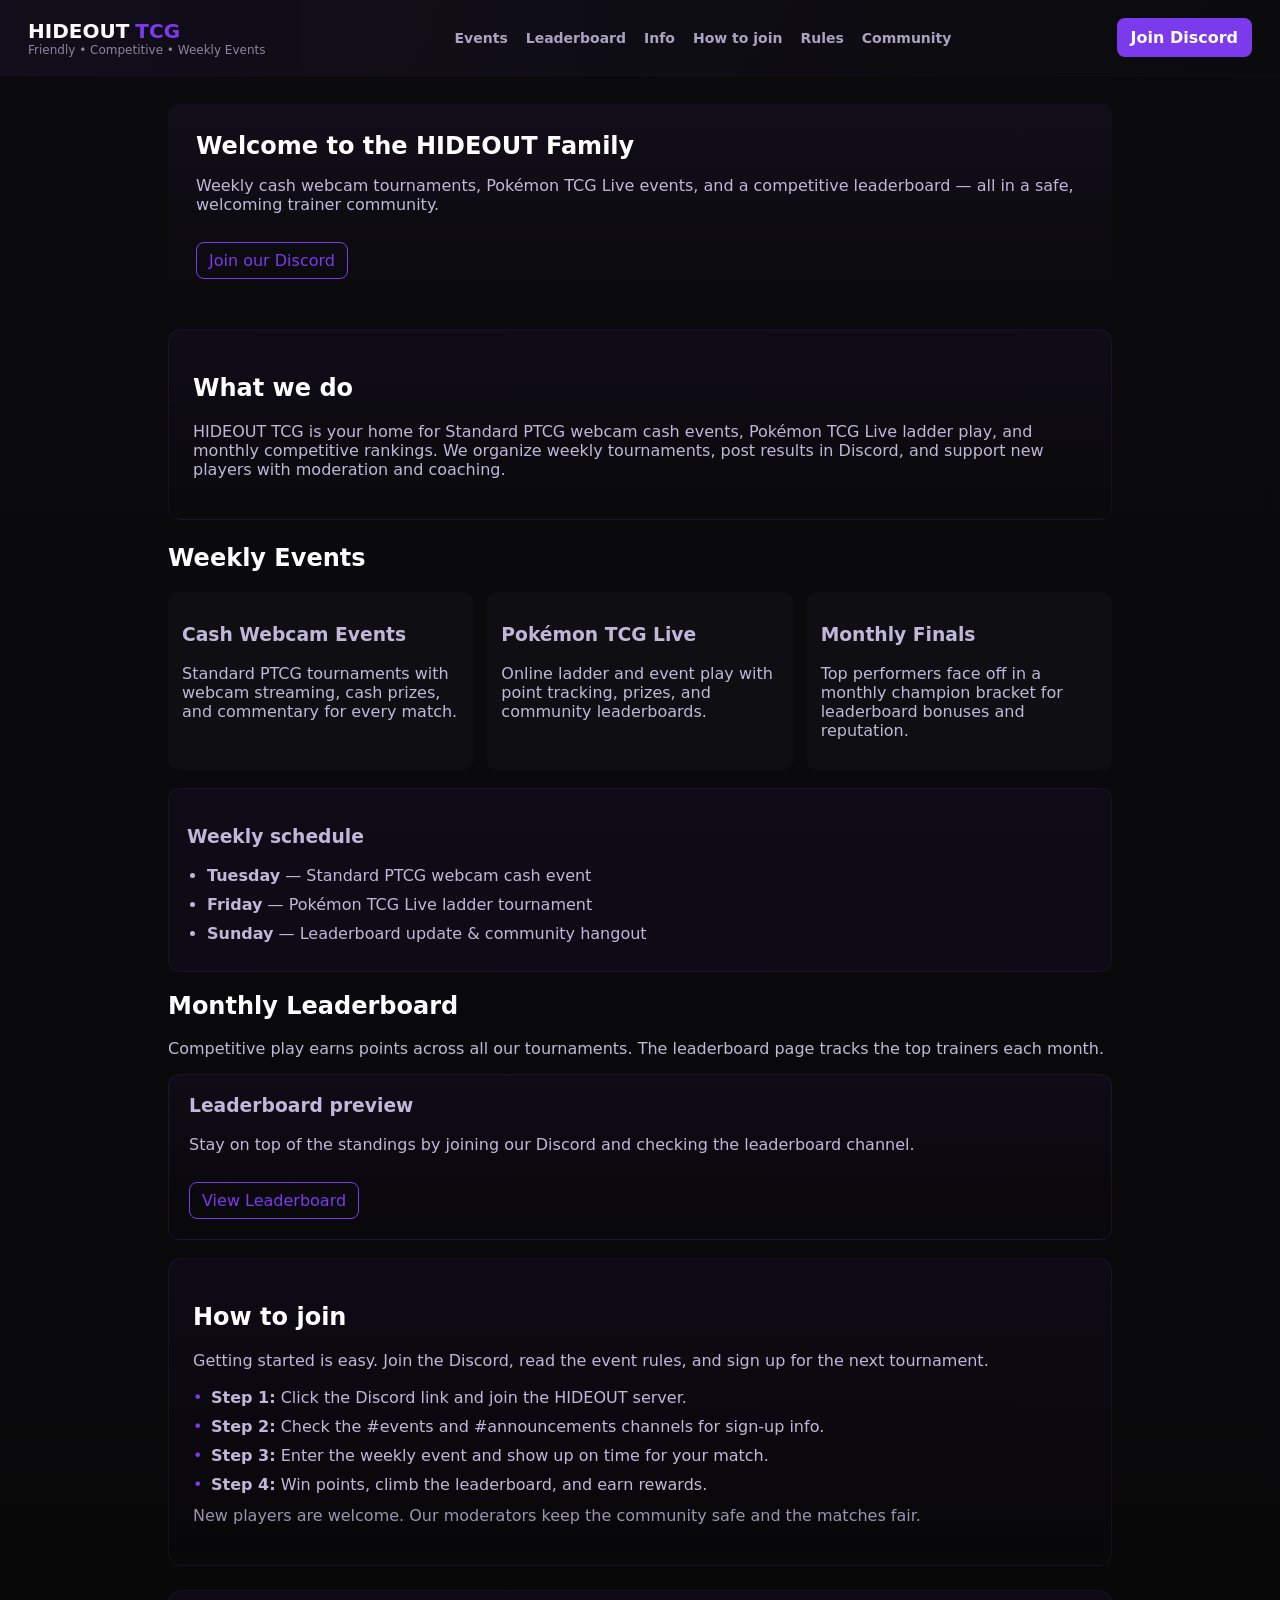
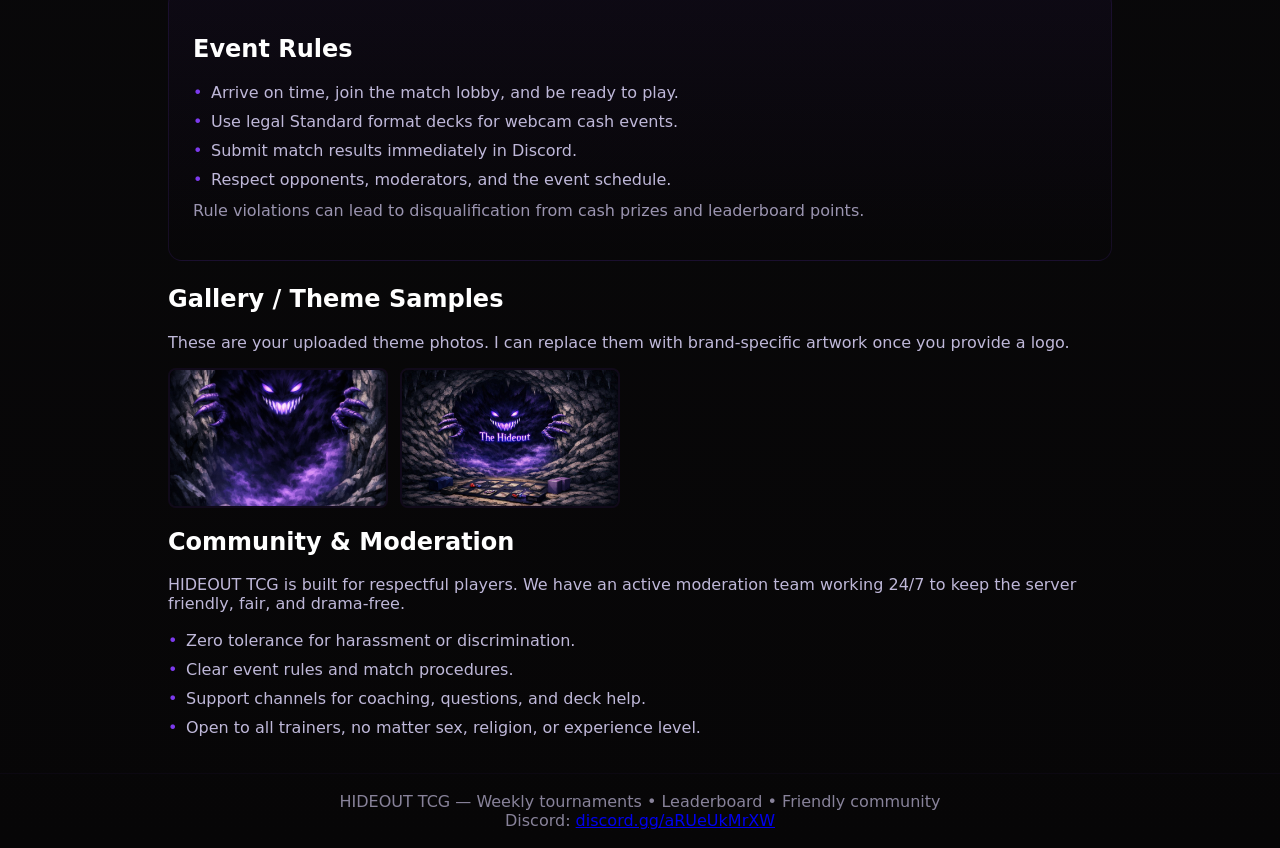
==== index.html @ 93a89f8c "Integrate uploaded photos into gallery and add informational content pages" ====
<!doctype html>
<html lang="en">
<head>
  <meta charset="utf-8" />
  <meta name="viewport" content="width=device-width,initial-scale=1" />
  <title>HIDEOUT TCG</title>
  <link rel="stylesheet" href="styles.css" />
  <meta name="description" content="HIDEOUT TCG — tournaments, weekly cash webcam events, leaderboard, and community." />
</head>
<body>
  <header class="site-header">
    <div class="brand">
      <div class="logo">HIDEOUT<span>TCG</span></div>
      <div class="tag">Friendly • Competitive • Weekly Events</div>
    </div>
    <nav class="site-nav">
      <a href="#events">Events</a>
      <a href="leaderboard.html">Leaderboard</a>
      <a href="info.html">Info</a>
      <a href="#join">How to join</a>
      <a href="#rules">Rules</a>
      <a href="#community">Community</a>
    </nav>
    <a class="discord-btn" href="https://discord.gg/aRUeUkMrXW" target="_blank" rel="noopener noreferrer">Join Discord</a>
  </header>

  <main class="container">
    <section class="hero">
      <h1>Welcome to the HIDEOUT Family</h1>
      <p>Weekly cash webcam tournaments, Pokémon TCG Live events, and a competitive leaderboard — all in a safe, welcoming trainer community.</p>
      <a class="cta" href="https://discord.gg/aRUeUkMrXW" target="_blank" rel="noopener noreferrer">Join our Discord</a>
    </section>

    <section id="about" class="feature-card">
      <h2>What we do</h2>
      <p>HIDEOUT TCG is your home for Standard PTCG webcam cash events, Pokémon TCG Live ladder play, and monthly competitive rankings. We organize weekly tournaments, post results in Discord, and support new players with moderation and coaching.</p>
    </section>

    <section id="events">
      <h2>Weekly Events</h2>
      <div class="cards">
        <div class="card">
          <h3>Cash Webcam Events</h3>
          <p>Standard PTCG tournaments with webcam streaming, cash prizes, and commentary for every match.</p>
        </div>
        <div class="card">
          <h3>Pokémon TCG Live</h3>
          <p>Online ladder and event play with point tracking, prizes, and community leaderboards.</p>
        </div>
        <div class="card">
          <h3>Monthly Finals</h3>
          <p>Top performers face off in a monthly champion bracket for leaderboard bonuses and reputation.</p>
        </div>
      </div>
      <div class="schedule">
        <h3>Weekly schedule</h3>
        <ul>
          <li><strong>Tuesday</strong> — Standard PTCG webcam cash event</li>
          <li><strong>Friday</strong> — Pokémon TCG Live ladder tournament</li>
          <li><strong>Sunday</strong> — Leaderboard update & community hangout</li>
        </ul>
      </div>
    </section>

    <section id="leaderboard">
      <h2>Monthly Leaderboard</h2>
      <p>Competitive play earns points across all our tournaments. The leaderboard page tracks the top trainers each month.</p>
      <div class="leaderboard-card">
        <h3>Leaderboard preview</h3>
        <p>Stay on top of the standings by joining our Discord and checking the leaderboard channel.</p>
        <a class="cta" href="leaderboard.html">View Leaderboard</a>
      </div>
    </section>

    <section id="join" class="feature-card">
      <h2>How to join</h2>
      <p>Getting started is easy. Join the Discord, read the event rules, and sign up for the next tournament.</p>
      <ul class="feature-list">
        <li><strong>Step 1:</strong> Click the Discord link and join the HIDEOUT server.</li>
        <li><strong>Step 2:</strong> Check the #events and #announcements channels for sign-up info.</li>
        <li><strong>Step 3:</strong> Enter the weekly event and show up on time for your match.</li>
        <li><strong>Step 4:</strong> Win points, climb the leaderboard, and earn rewards.</li>
      </ul>
      <p class="note">New players are welcome. Our moderators keep the community safe and the matches fair.</p>
    </section>

    <section id="rules" class="feature-card">
      <h2>Event Rules</h2>
      <ul class="feature-list">
        <li>Arrive on time, join the match lobby, and be ready to play.</li>
        <li>Use legal Standard format decks for webcam cash events.</li>
        <li>Submit match results immediately in Discord.</li>
        <li>Respect opponents, moderators, and the event schedule.</li>
      </ul>
      <p class="note">Rule violations can lead to disqualification from cash prizes and leaderboard points.</p>
    </section>

    <section id="gallery">
      <h2>Gallery / Theme Samples</h2>
      <p>These are your uploaded theme photos. I can replace them with brand-specific artwork once you provide a logo.</p>
      <div class="gallery">
        <img src="assets/images/hideout-photo-1.png" alt="HIDEOUT theme photo 1" />
        <img src="assets/images/hideout-photo-2.png" alt="HIDEOUT theme photo 2" />
      </div>
    </section>

    <section id="community">
      <h2>Community & Moderation</h2>
      <p>HIDEOUT TCG is built for respectful players. We have an active moderation team working 24/7 to keep the server friendly, fair, and drama-free.</p>
      <div class="feature-list">
        <li>Zero tolerance for harassment or discrimination.</li>
        <li>Clear event rules and match procedures.</li>
        <li>Support channels for coaching, questions, and deck help.</li>
        <li>Open to all trainers, no matter sex, religion, or experience level.</li>
      </div>
    </section>
  </main>

  <footer class="site-footer">
    <div>HIDEOUT TCG — Weekly tournaments • Leaderboard • Friendly community</div>
    <div>Discord: <a href="https://discord.gg/aRUeUkMrXW" target="_blank" rel="noopener noreferrer">discord.gg/aRUeUkMrXW</a></div>
  </footer>
</body>
</html>
---- styles.css ----
:root{
  --bg:#0b0b0d;
  --panel:#0f0e13;
  --accent:#7c3aed; /* purple */
  --muted:#bfb8d9;
}
*{box-sizing:border-box}
body{margin:0;font-family:Inter,system-ui,Arial,sans-serif;background:linear-gradient(180deg,var(--bg),#070607);color:var(--muted);min-height:100vh}
.site-header{display:flex;justify-content:space-between;align-items:center;padding:18px 28px;background:linear-gradient(90deg,rgba(124,58,237,0.06),transparent);border-bottom:1px solid rgba(124,58,237,0.06);flex-wrap:wrap;gap:14px}
.brand{display:flex;flex-direction:column}
.logo{font-weight:800;font-size:20px;color:#fff}
.logo span{color:var(--accent);margin-left:6px}
.tag{font-size:12px;color:rgba(191,184,217,0.7)}
.site-nav{display:flex;gap:18px;margin-left:24px}
.site-nav a{color:rgba(191,184,217,0.88);text-decoration:none;font-size:14px;font-weight:600}
.site-nav a:hover{color:#fff}
.discord-btn{background:var(--accent);color:#fff;padding:10px 14px;border-radius:8px;text-decoration:none;font-weight:600}
.container{max-width:980px;margin:28px auto;padding:0 18px}
.feature-card{background:linear-gradient(180deg,rgba(124,58,237,0.05),transparent);padding:24px;border-radius:14px;margin-bottom:24px;border:1px solid rgba(124,58,237,0.12)}
.feature-list{list-style:none;padding-left:0;margin:18px 0 0 0}
.feature-list li{margin-bottom:10px;padding-left:18px;position:relative}
.feature-list li:before{content:"•";position:absolute;left:0;color:var(--accent)}
.schedule{margin-top:18px;padding:18px;background:rgba(124,58,237,0.05);border-radius:12px;border:1px solid rgba(124,58,237,0.1)}
.schedule ul{padding-left:20px;margin:0}
.schedule li{margin-bottom:10px}
.hero{background:linear-gradient(180deg,rgba(124,58,237,0.06),transparent);padding:28px;border-radius:10px;margin-bottom:22px}
.hero h1{color:#fff;margin:0 0 8px}
.cta{display:inline-block;margin-top:12px;background:transparent;border:1px solid var(--accent);color:var(--accent);padding:8px 12px;border-radius:8px;text-decoration:none}
h2{color:#fff}
.cards{display:flex;gap:14px;flex-wrap:wrap}
.card{background:var(--panel);padding:14px;border-radius:10px;flex:1;min-width:220px}
.placeholder{padding:12px;background:#0b0b0d;border-radius:8px}
.leaderboard-card,
.info-card{background:linear-gradient(180deg,rgba(124,58,237,0.06),transparent);padding:20px;border-radius:12px;margin-bottom:18px; border:1px solid rgba(124,58,237,0.16)}
.leaderboard-card h3{margin-top:0}
.info-card ul{padding-left:20px}
.info-card li{margin-bottom:8px}
.note{margin-top:12px;color:rgba(191,184,217,0.8)}
.gallery{display:flex;gap:12px;flex-wrap:wrap;margin-top:12px}
.gallery img{width:220px;height:140px;object-fit:cover;border-radius:8px;border:2px solid rgba(124,58,237,0.08)}
.sample{padding:28px;border-radius:8px;background:linear-gradient(180deg,rgba(124,58,237,0.03),transparent);color:rgba(191,184,217,0.9)}
.site-footer{margin-top:36px;padding:18px;border-top:1px solid rgba(124,58,237,0.04);text-align:center;color:rgba(191,184,217,0.7)}
code{background:#0b0b0d;padding:2px 6px;border-radius:6px;color:var(--muted);font-size:13px}
@media(max-width:840px){.site-header{justify-content:center;text-align:center}.site-nav{flex-wrap:wrap;justify-content:center;margin-left:0}}@media(max-width:640px){.cards{flex-direction:column}.discord-btn{padding:8px 10px}}
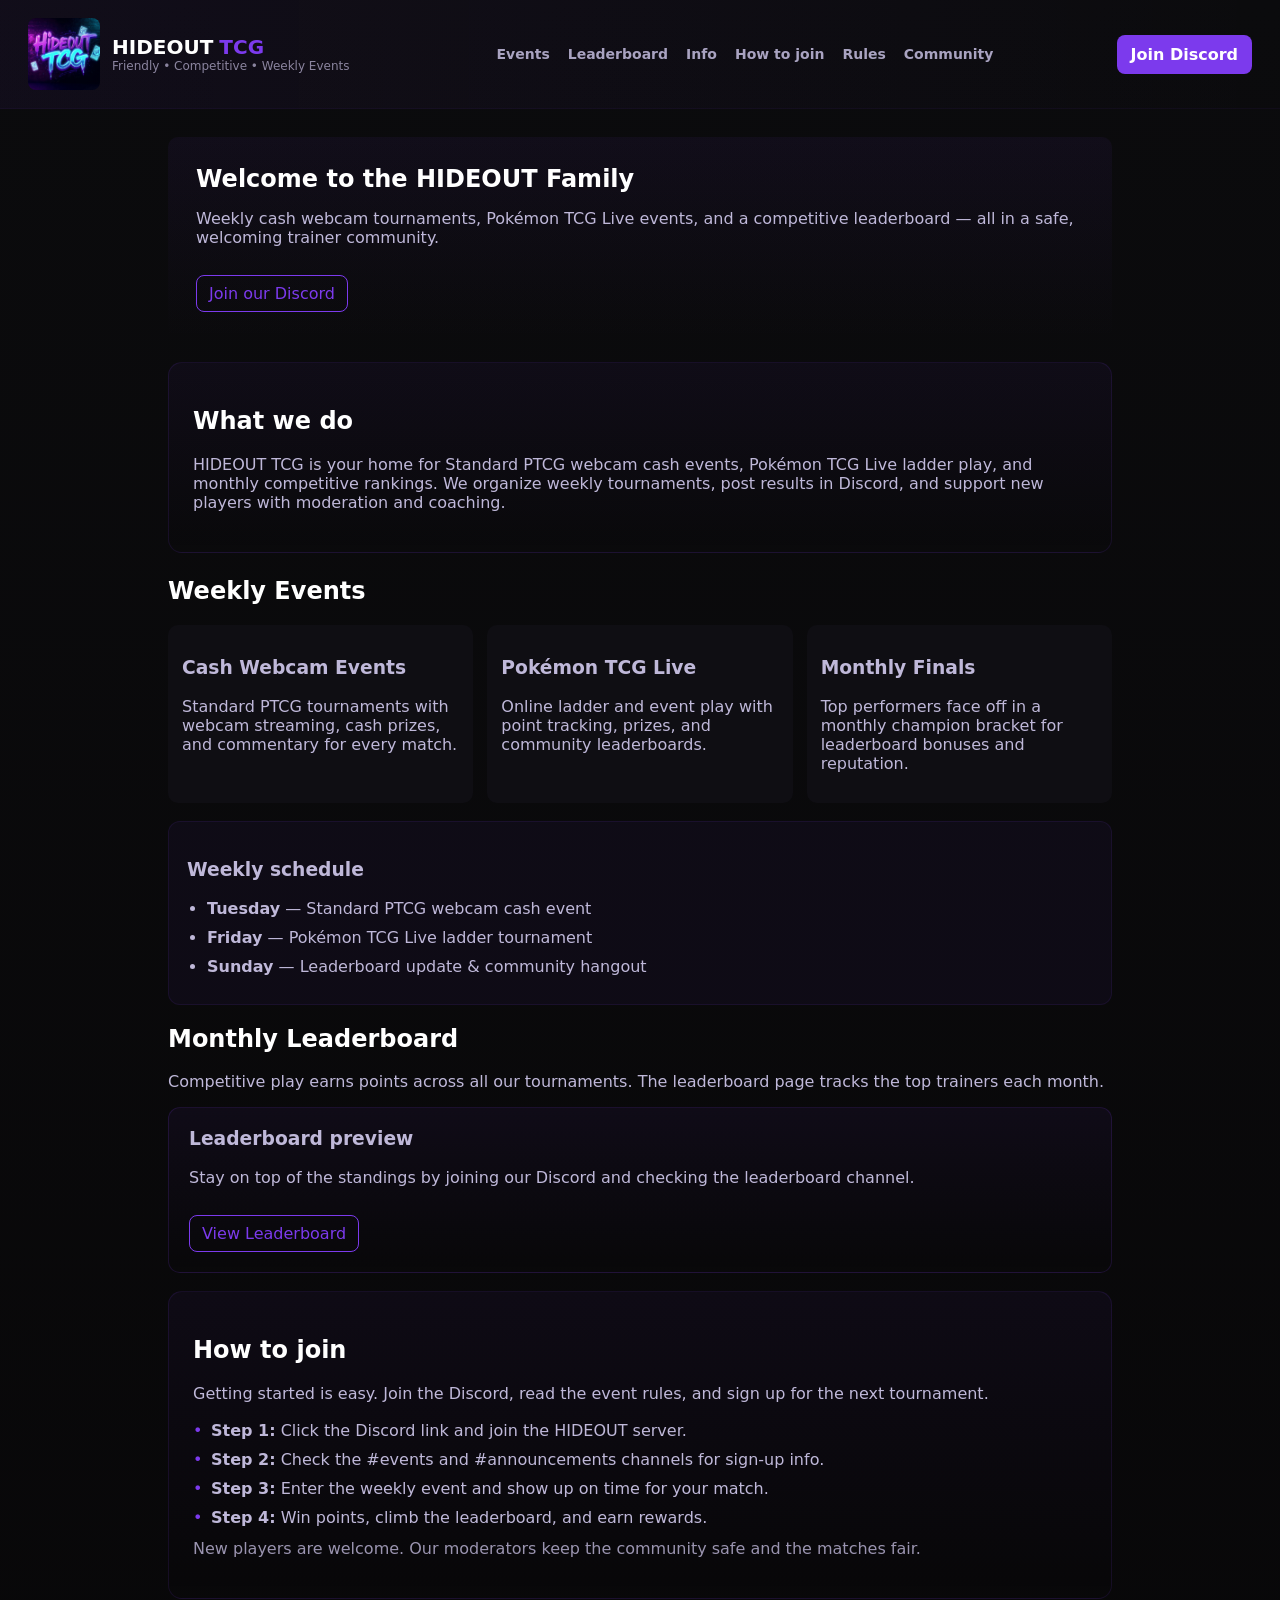
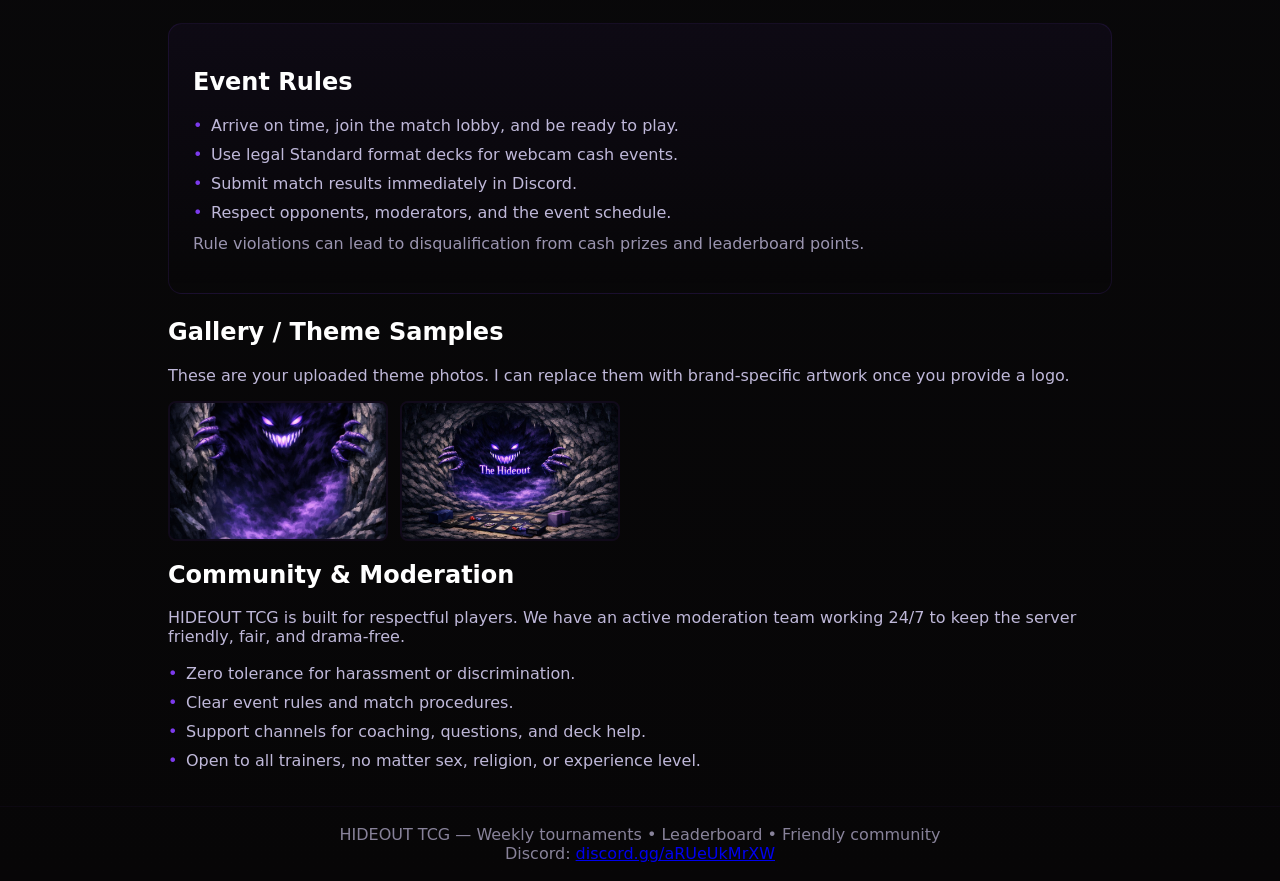
==== commit b3bccfb7: "Add header logo and logo styles" ====
--- a/index.html
+++ b/index.html
@@ -10,8 +10,11 @@
 <body>
   <header class="site-header">
     <div class="brand">
-      <div class="logo">HIDEOUT<span>TCG</span></div>
-      <div class="tag">Friendly • Competitive • Weekly Events</div>
+      <img class="site-logo" src="assets/images/logo.jpg" alt="HIDEOUT logo" />
+      <div>
+        <div class="logo">HIDEOUT<span>TCG</span></div>
+        <div class="tag">Friendly • Competitive • Weekly Events</div>
+      </div>
     </div>
     <nav class="site-nav">
       <a href="#events">Events</a>
--- a/styles.css
+++ b/styles.css
@@ -7,7 +7,8 @@
 *{box-sizing:border-box}
 body{margin:0;font-family:Inter,system-ui,Arial,sans-serif;background:linear-gradient(180deg,var(--bg),#070607);color:var(--muted);min-height:100vh}
 .site-header{display:flex;justify-content:space-between;align-items:center;padding:18px 28px;background:linear-gradient(90deg,rgba(124,58,237,0.06),transparent);border-bottom:1px solid rgba(124,58,237,0.06);flex-wrap:wrap;gap:14px}
-.brand{display:flex;flex-direction:column}
+.brand{display:flex;align-items:center;gap:12px}
+.site-logo{width:72px;height:auto;border-radius:8px;object-fit:contain}
 .logo{font-weight:800;font-size:20px;color:#fff}
 .logo span{color:var(--accent);margin-left:6px}
 .tag{font-size:12px;color:rgba(191,184,217,0.7)}
@@ -41,4 +42,5 @@
 .sample{padding:28px;border-radius:8px;background:linear-gradient(180deg,rgba(124,58,237,0.03),transparent);color:rgba(191,184,217,0.9)}
 .site-footer{margin-top:36px;padding:18px;border-top:1px solid rgba(124,58,237,0.04);text-align:center;color:rgba(191,184,217,0.7)}
 code{background:#0b0b0d;padding:2px 6px;border-radius:6px;color:var(--muted);font-size:13px}
-@media(max-width:840px){.site-header{justify-content:center;text-align:center}.site-nav{flex-wrap:wrap;justify-content:center;margin-left:0}}@media(max-width:640px){.cards{flex-direction:column}.discord-btn{padding:8px 10px}}
+@media(max-width:840px){.site-header{justify-content:center;text-align:center}.site-nav{flex-wrap:wrap;justify-content:center;margin-left:0}.brand{flex-direction:column;align-items:center}}
+@media(max-width:640px){.cards{flex-direction:column}.discord-btn{padding:8px 10px}}
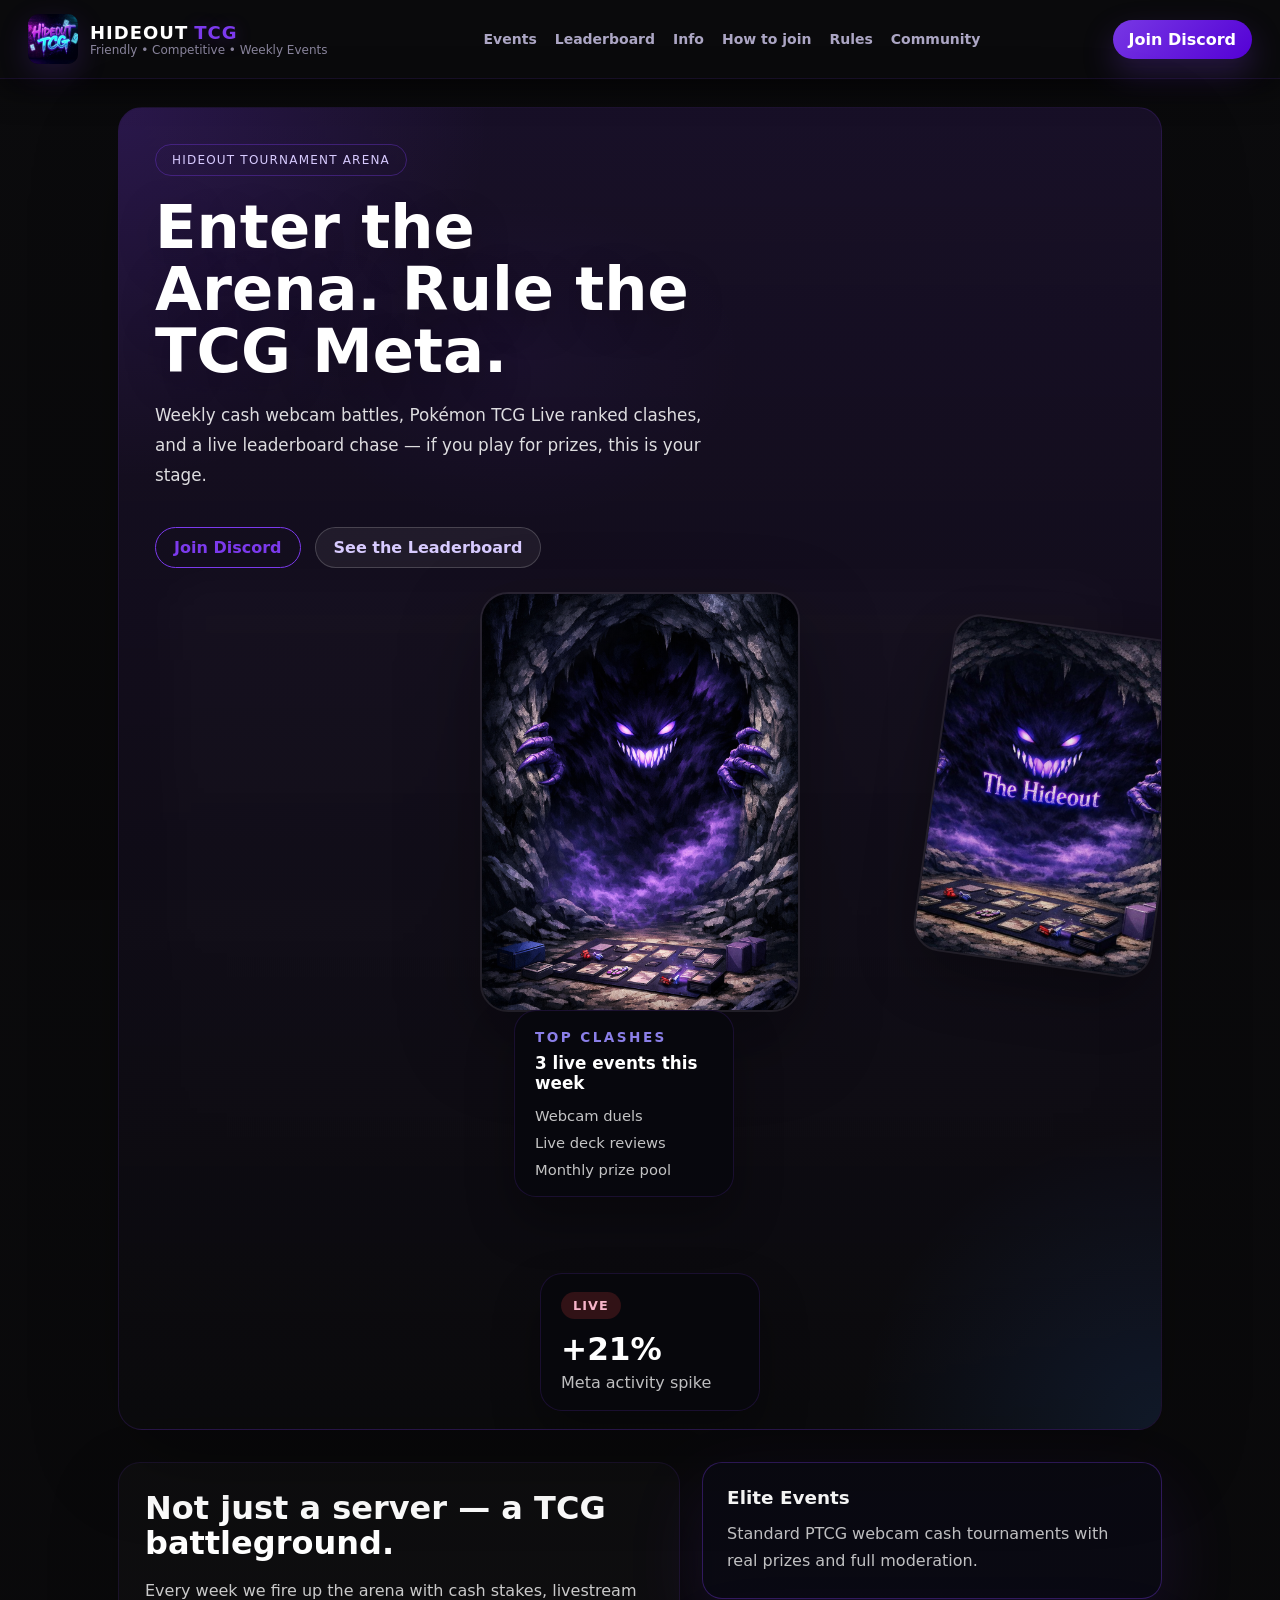
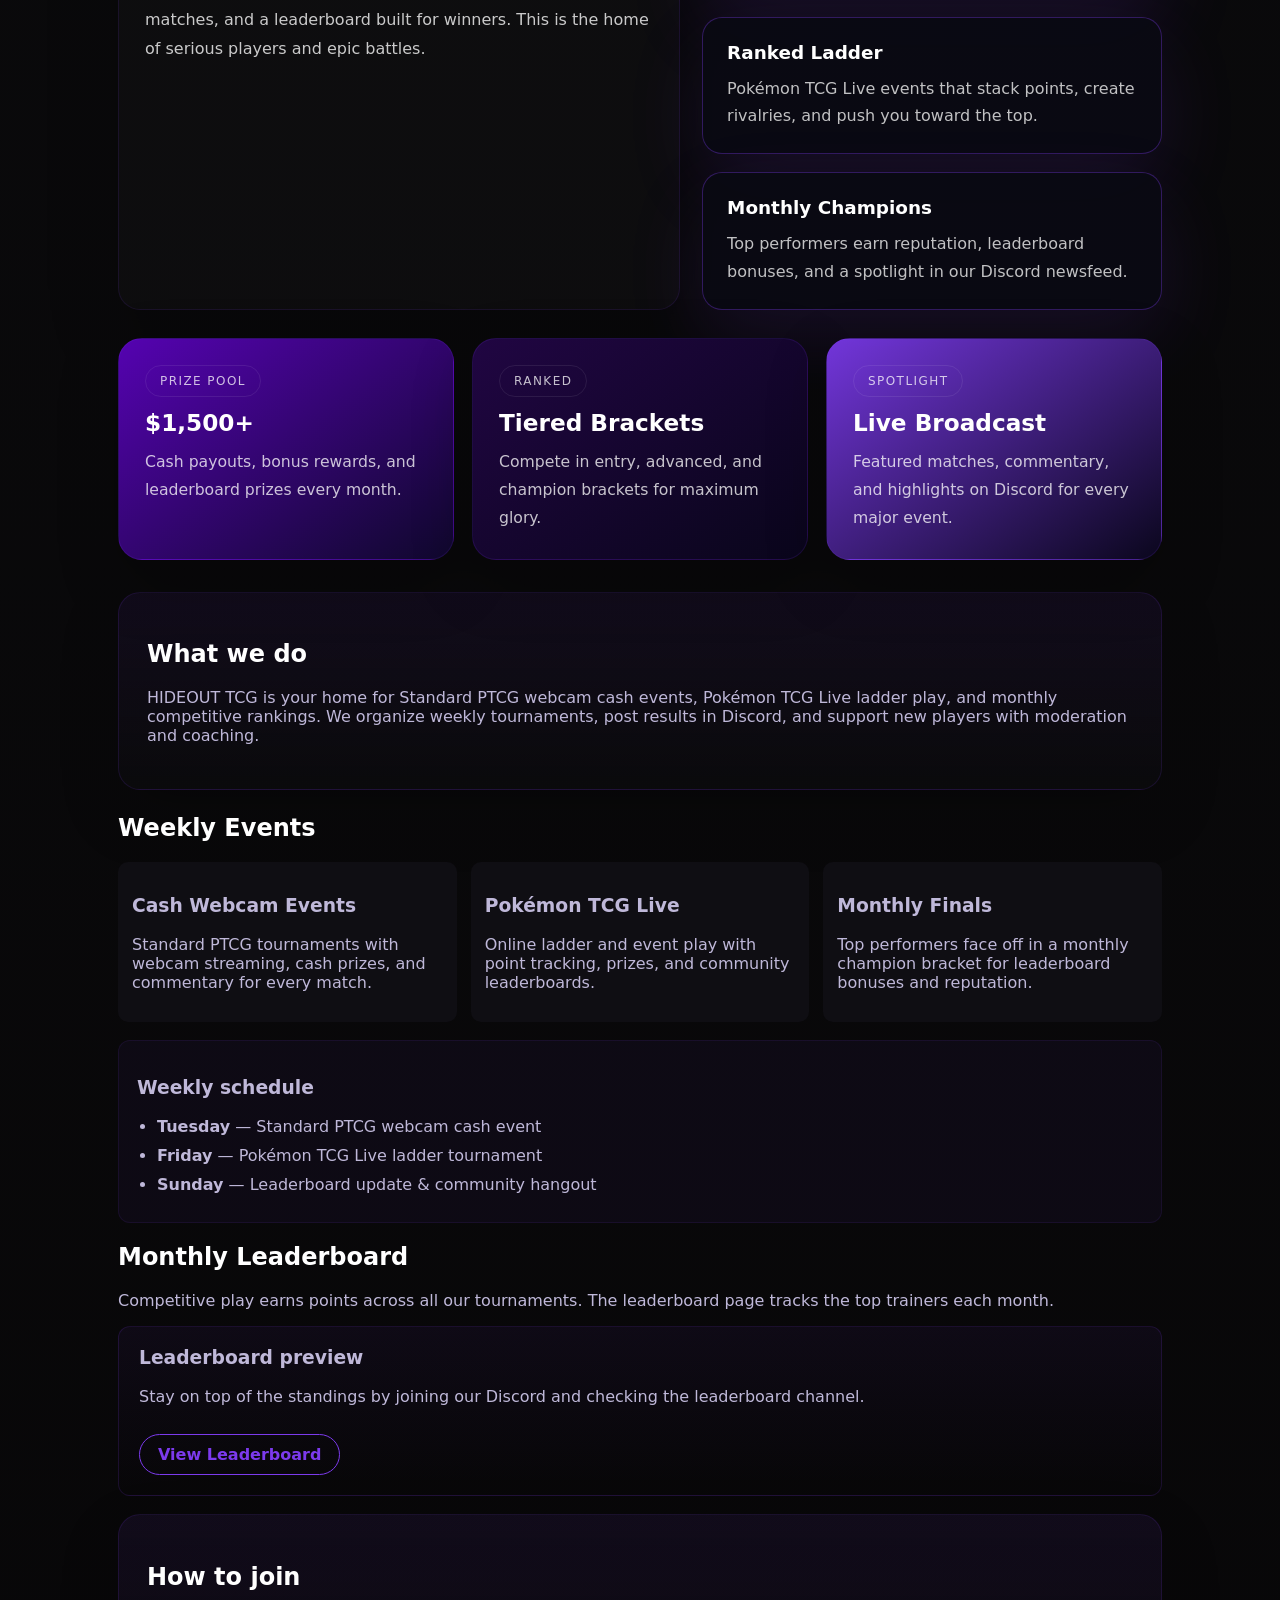
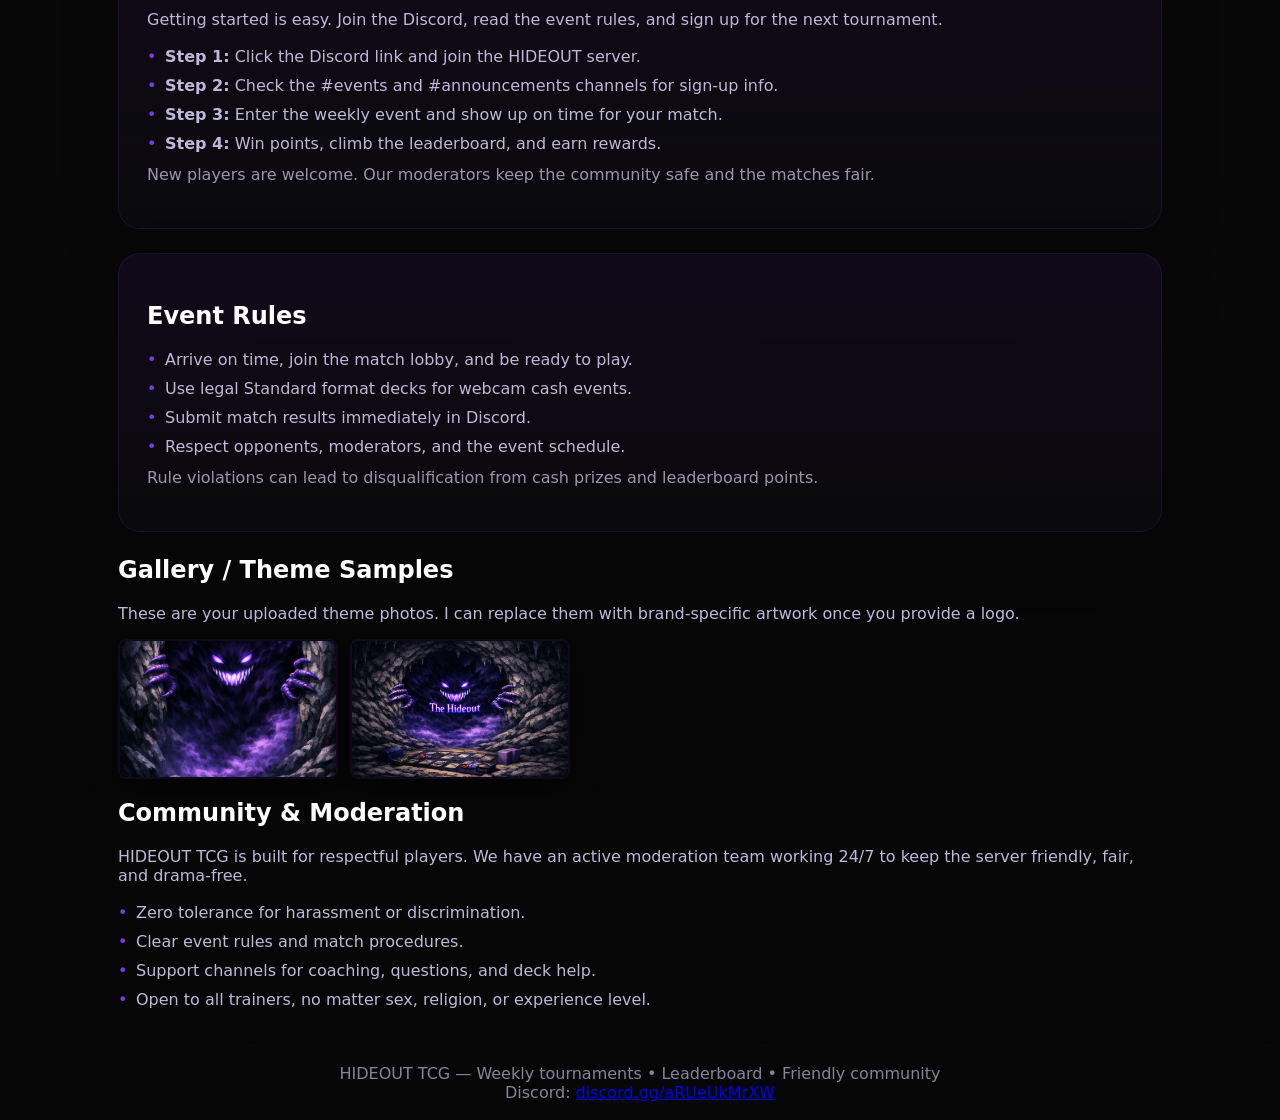
==== commit 252f08ae: "Upgrade homepage to dramatic TCG arena layout with hero art and battle panels" ====
--- a/index.html
+++ b/index.html
@@ -8,6 +8,7 @@
   <meta name="description" content="HIDEOUT TCG — tournaments, weekly cash webcam events, leaderboard, and community." />
 </head>
 <body>
+  <div class="animated-bg"></div>
   <header class="site-header">
     <div class="brand">
       <img class="site-logo" src="assets/images/logo.jpg" alt="HIDEOUT logo" />
@@ -29,9 +30,73 @@
 
   <main class="container">
     <section class="hero">
-      <h1>Welcome to the HIDEOUT Family</h1>
-      <p>Weekly cash webcam tournaments, Pokémon TCG Live events, and a competitive leaderboard — all in a safe, welcoming trainer community.</p>
-      <a class="cta" href="https://discord.gg/aRUeUkMrXW" target="_blank" rel="noopener noreferrer">Join our Discord</a>
+      <div class="hero-copy">
+        <span class="eyebrow">HIDEOUT TOURNAMENT ARENA</span>
+        <h1>Enter the Arena. Rule the TCG Meta.</h1>
+        <p>Weekly cash webcam battles, Pokémon TCG Live ranked clashes, and a live leaderboard chase — if you play for prizes, this is your stage.</p>
+        <div class="hero-actions">
+          <a class="cta" href="https://discord.gg/aRUeUkMrXW" target="_blank" rel="noopener noreferrer">Join Discord</a>
+          <a class="cta secondary" href="leaderboard.html">See the Leaderboard</a>
+        </div>
+      </div>
+      <div class="hero-art">
+        <div class="hero-art-bg"></div>
+        <img class="hero-frame" src="assets/images/hideout-photo-1.png" alt="Tournament arena art" />
+        <img class="hero-frame hero-frame--alt" src="assets/images/hideout-photo-2.png" alt="TCG battle art" />
+        <div class="hero-card hero-card--rank">
+          <div class="card-title">TOP CLASHES</div>
+          <div class="card-label">3 live events this week</div>
+          <div class="card-lines">
+            <span>Webcam duels</span>
+            <span>Live deck reviews</span>
+            <span>Monthly prize pool</span>
+          </div>
+        </div>
+        <div class="hero-card hero-card--pulse">
+          <div class="card-badge">LIVE</div>
+          <div class="card-score">+21%</div>
+          <div class="card-sub">Meta activity spike</div>
+        </div>
+      </div>
+    </section>
+
+    <section class="showcase">
+      <div class="showcase-copy">
+        <h2>Not just a server — a TCG battleground.</h2>
+        <p>Every week we fire up the arena with cash stakes, livestream matches, and a leaderboard built for winners. This is the home of serious players and epic battles.</p>
+      </div>
+      <div class="showcase-panels">
+        <div class="showcase-panel showcase-panel--glow">
+          <h3>Elite Events</h3>
+          <p>Standard PTCG webcam cash tournaments with real prizes and full moderation.</p>
+        </div>
+        <div class="showcase-panel showcase-panel--glow">
+          <h3>Ranked Ladder</h3>
+          <p>Pokémon TCG Live events that stack points, create rivalries, and push you toward the top.</p>
+        </div>
+        <div class="showcase-panel showcase-panel--glow">
+          <h3>Monthly Champions</h3>
+          <p>Top performers earn reputation, leaderboard bonuses, and a spotlight in our Discord newsfeed.</p>
+        </div>
+      </div>
+    </section>
+
+    <section class="battle-grid">
+      <div class="battle-card battle-card--prize">
+        <span class="battle-label">PRIZE POOL</span>
+        <h3>$1,500+</h3>
+        <p>Cash payouts, bonus rewards, and leaderboard prizes every month.</p>
+      </div>
+      <div class="battle-card battle-card--ranked">
+        <span class="battle-label">RANKED</span>
+        <h3>Tiered Brackets</h3>
+        <p>Compete in entry, advanced, and champion brackets for maximum glory.</p>
+      </div>
+      <div class="battle-card battle-card--spotlight">
+        <span class="battle-label">SPOTLIGHT</span>
+        <h3>Live Broadcast</h3>
+        <p>Featured matches, commentary, and highlights on Discord for every major event.</p>
+      </div>
     </section>
 
     <section id="about" class="feature-card">
--- a/styles.css
+++ b/styles.css
@@ -2,32 +2,83 @@
   --bg:#0b0b0d;
   --panel:#0f0e13;
   --accent:#7c3aed; /* purple */
+  --accent-2:#5b21b6;
+  --glow:0 10px 30px rgba(124,58,237,0.18);
   --muted:#bfb8d9;
 }
 *{box-sizing:border-box}
+.animated-bg{
+  position:fixed;inset:0;z-index:-1;background:radial-gradient(ellipse at 20% 20%, rgba(124,58,237,0.06), transparent 8%), radial-gradient(ellipse at 80% 80%, rgba(0,0,0,0.35), transparent 40%), linear-gradient(180deg,var(--bg),#070607);
+  background-size:200% 200%;
+  animation: bgShift 18s linear infinite;
+}
+
+@keyframes bgShift{0%{background-position:0% 0%}50%{background-position:100% 100%}100%{background-position:0% 0%}}
+
 body{margin:0;font-family:Inter,system-ui,Arial,sans-serif;background:linear-gradient(180deg,var(--bg),#070607);color:var(--muted);min-height:100vh}
-.site-header{display:flex;justify-content:space-between;align-items:center;padding:18px 28px;background:linear-gradient(90deg,rgba(124,58,237,0.06),transparent);border-bottom:1px solid rgba(124,58,237,0.06);flex-wrap:wrap;gap:14px}
+.site-header{display:flex;justify-content:space-between;align-items:center;padding:14px 28px;background:rgba(11,11,13,0.55);backdrop-filter:blur(10px);box-shadow:0 8px 32px rgba(0,0,0,0.65);border-bottom:1px solid rgba(124,58,237,0.12);flex-wrap:wrap;gap:14px}
 .brand{display:flex;align-items:center;gap:12px}
-.site-logo{width:72px;height:auto;border-radius:8px;object-fit:contain}
-.logo{font-weight:800;font-size:20px;color:#fff}
-.logo span{color:var(--accent);margin-left:6px}
+.site-logo{width:50px;height:auto;border-radius:10px;object-fit:contain;transition:transform .22s ease,box-shadow .22s ease;box-shadow:var(--glow)}
+.site-logo:hover{transform:scale(1.08);box-shadow:0 16px 48px rgba(124,58,237,0.32)}
+.logo{font-weight:800;font-size:18px;color:#fff;letter-spacing:1px}
+.logo span{color:var(--accent);margin-left:6px;text-shadow:0 2px 18px rgba(124,58,237,0.3)}
 .tag{font-size:12px;color:rgba(191,184,217,0.7)}
 .site-nav{display:flex;gap:18px;margin-left:24px}
-.site-nav a{color:rgba(191,184,217,0.88);text-decoration:none;font-size:14px;font-weight:600}
+.site-nav a{color:rgba(191,184,217,0.9);text-decoration:none;font-size:14px;font-weight:600;transition:color .2s ease}
 .site-nav a:hover{color:#fff}
-.discord-btn{background:var(--accent);color:#fff;padding:10px 14px;border-radius:8px;text-decoration:none;font-weight:600}
-.container{max-width:980px;margin:28px auto;padding:0 18px}
-.feature-card{background:linear-gradient(180deg,rgba(124,58,237,0.05),transparent);padding:24px;border-radius:14px;margin-bottom:24px;border:1px solid rgba(124,58,237,0.12)}
+.discord-btn{background:linear-gradient(135deg,rgba(124,58,237,0.96),rgba(88,0,224,0.95));color:#fff;padding:10px 16px;border-radius:999px;text-decoration:none;font-weight:700;box-shadow:0 14px 32px rgba(124,58,237,0.25)}
+.container{max-width:1080px;margin:28px auto;padding:0 18px}
+.feature-card{background:linear-gradient(180deg,rgba(124,58,237,0.08),rgba(11,11,13,0.75));padding:28px;border-radius:22px;margin-bottom:24px;border:1px solid rgba(124,58,237,0.14);box-shadow:0 24px 60px rgba(0,0,0,0.18)}
 .feature-list{list-style:none;padding-left:0;margin:18px 0 0 0}
 .feature-list li{margin-bottom:10px;padding-left:18px;position:relative}
 .feature-list li:before{content:"•";position:absolute;left:0;color:var(--accent)}
 .schedule{margin-top:18px;padding:18px;background:rgba(124,58,237,0.05);border-radius:12px;border:1px solid rgba(124,58,237,0.1)}
 .schedule ul{padding-left:20px;margin:0}
 .schedule li{margin-bottom:10px}
-.hero{background:linear-gradient(180deg,rgba(124,58,237,0.06),transparent);padding:28px;border-radius:10px;margin-bottom:22px}
-.hero h1{color:#fff;margin:0 0 8px}
-.cta{display:inline-block;margin-top:12px;background:transparent;border:1px solid var(--accent);color:var(--accent);padding:8px 12px;border-radius:8px;text-decoration:none}
+.cta{display:inline-block;margin-top:12px;background:transparent;border:1px solid var(--accent);color:var(--accent);padding:10px 18px;border-radius:999px;text-decoration:none;font-weight:700;transition:all .22s ease}
+.cta:hover{background:rgba(124,58,237,0.18);border-color:rgba(124,58,237,0.7);color:#fff}
+.cta.secondary{background:rgba(255,255,255,0.06);border-color:rgba(255,255,255,0.18);color:#d8cbff}
+.cta.secondary:hover{background:rgba(255,255,255,0.12);color:#fff}
 h2{color:#fff}
+.hero{position:relative;overflow:hidden;padding:36px;border-radius:24px;margin-bottom:32px;background:linear-gradient(180deg,rgba(124,58,237,0.12),rgba(11,11,13,0.72));border:1px solid rgba(124,58,237,0.16);box-shadow:0 30px 90px rgba(0,0,0,0.24)}
+.hero:before{content:"";position:absolute;inset:0;background:radial-gradient(circle at top left, rgba(124,58,237,0.18), transparent 22%), radial-gradient(circle at bottom right, rgba(59,130,246,0.12), transparent 18%);pointer-events:none}
+.hero-copy{position:relative;z-index:2;max-width:560px}
+.eyebrow{display:inline-block;padding:8px 16px;border-radius:999px;border:1px solid rgba(124,58,237,0.35);color:#d8cbff;font-size:12px;text-transform:uppercase;letter-spacing:1.2px;margin-bottom:20px}
+.hero-copy h1{font-size:min(3.8rem,calc(2.4rem + 2vw));line-height:1.02;margin:0 0 18px;color:#fff;text-shadow:0 12px 40px rgba(0,0,0,0.25)}
+.hero-copy p{font-size:1.05rem;line-height:1.8;color:rgba(255,255,255,0.86);max-width:560px}
+.hero-actions{display:flex;flex-wrap:wrap;gap:14px;margin-top:24px}
+.hero-art{position:relative;display:grid;place-items:center;gap:16px;padding:24px;min-height:420px}
+.hero-art-bg{position:absolute;inset:12px;background:linear-gradient(180deg,rgba(255,255,255,0.02),transparent);border-radius:24px;filter:blur(22px);opacity:.85;}
+.hero-frame{position:relative;z-index:2;width:320px;height:420px;object-fit:cover;border-radius:28px;border:2px solid rgba(255,255,255,0.08);box-shadow:0 28px 80px rgba(0,0,0,0.35);transform:translateY(0);transition:transform .35s ease}
+.hero-frame:hover{transform:translateY(-6px)}
+.hero-frame--alt{position:absolute;right:-50px;top:40px;width:240px;height:340px;z-index:1;opacity:.92;transform:rotate(8deg) translateY(18px);box-shadow:0 24px 60px rgba(0,0,0,0.36)}
+.hero-card{position:relative;z-index:3;width:220px;padding:18px 20px;border-radius:22px;background:rgba(8,8,13,0.94);border:1px solid rgba(124,58,237,0.16);box-shadow:0 24px 48px rgba(0,0,0,0.3);backdrop-filter:blur(18px)}
+.hero-card--rank{top:-18px;left:-16px}
+.hero-card--pulse{top:42px;right:-10px}
+.card-title{font-size:0.85rem;font-weight:700;text-transform:uppercase;letter-spacing:0.18em;color:#8b7fe8}
+.card-label{margin-top:8px;font-size:1.05rem;font-weight:800;color:#fff}
+.card-lines{display:grid;gap:10px;margin-top:14px}
+.card-lines span{display:block;font-size:0.92rem;color:rgba(255,255,255,0.76)}
+.card-badge{display:inline-flex;align-items:center;justify-content:center;padding:6px 12px;border-radius:999px;background:rgba(239,68,68,0.18);color:#f7b4c9;font-size:0.8rem;font-weight:700;letter-spacing:.08em;margin-bottom:12px}
+.card-score{font-size:1.95rem;font-weight:800;color:#fff}
+.card-sub{color:rgba(255,255,255,0.74);margin-top:6px}
+.showcase{display:grid;grid-template-columns:1.1fr .9fr;gap:22px;margin-bottom:28px}
+.showcase-copy{padding:28px 26px 26px 26px;background:rgba(255,255,255,0.02);border:1px solid rgba(124,58,237,0.12);border-radius:22px;box-shadow:0 26px 70px rgba(0,0,0,0.22)}
+.showcase-copy h2{font-size:2rem;line-height:1.1;margin:0 0 16px;color:#fff}
+.showcase-copy p{font-size:1rem;line-height:1.8;color:rgba(255,255,255,0.78);max-width:540px}
+.showcase-panels{display:grid;gap:18px}
+.showcase-panel{background:rgba(11,11,19,0.9);padding:24px;border-radius:20px;border:1px solid rgba(124,58,237,0.15);box-shadow:0 20px 50px rgba(0,0,0,0.24)}
+.showcase-panel--glow{border-color:rgba(124,58,237,0.35);box-shadow:0 30px 80px rgba(124,58,237,0.12)}
+.showcase-panel h3{margin:0 0 12px;font-size:1.15rem;color:#fff}
+.showcase-panel p{margin:0;color:rgba(255,255,255,0.75);line-height:1.7}
+.battle-grid{display:grid;grid-template-columns:repeat(3,minmax(0,1fr));gap:18px;margin-bottom:32px}
+.battle-card{padding:26px;border-radius:24px;background:linear-gradient(145deg,rgba(19,6,59,0.94),rgba(13,7,26,0.95));border:1px solid rgba(124,58,237,0.15);box-shadow:0 22px 58px rgba(0,0,0,0.25)}
+.battle-card--prize{background:linear-gradient(145deg,rgba(92,3,192,0.92),rgba(16,8,46,0.96))}
+.battle-card--ranked{background:linear-gradient(145deg,rgba(35,6,72,0.92),rgba(10,6,28,0.96))}
+.battle-card--spotlight{background:linear-gradient(145deg,rgba(124,58,237,0.92),rgba(11,7,30,0.96))}
+.battle-label{display:inline-block;margin-bottom:12px;padding:8px 14px;border-radius:999px;border:1px solid rgba(255,255,255,0.08);text-transform:uppercase;letter-spacing:.12em;font-size:0.75rem;color:rgba(255,255,255,0.75)}
+.battle-card h3{margin:0 0 12px;font-size:1.45rem;color:#fff}
+.battle-card p{margin:0;font-size:0.98rem;color:rgba(255,255,255,0.76);line-height:1.8}
 .cards{display:flex;gap:14px;flex-wrap:wrap}
 .card{background:var(--panel);padding:14px;border-radius:10px;flex:1;min-width:220px}
 .placeholder{padding:12px;background:#0b0b0d;border-radius:8px}
@@ -38,9 +89,11 @@
 .info-card li{margin-bottom:8px}
 .note{margin-top:12px;color:rgba(191,184,217,0.8)}
 .gallery{display:flex;gap:12px;flex-wrap:wrap;margin-top:12px}
-.gallery img{width:220px;height:140px;object-fit:cover;border-radius:8px;border:2px solid rgba(124,58,237,0.08)}
+.gallery img{width:220px;height:140px;object-fit:cover;border-radius:8px;border:2px solid rgba(124,58,237,0.08);box-shadow:0 8px 24px rgba(0,0,0,0.6)}
 .sample{padding:28px;border-radius:8px;background:linear-gradient(180deg,rgba(124,58,237,0.03),transparent);color:rgba(191,184,217,0.9)}
 .site-footer{margin-top:36px;padding:18px;border-top:1px solid rgba(124,58,237,0.04);text-align:center;color:rgba(191,184,217,0.7)}
 code{background:#0b0b0d;padding:2px 6px;border-radius:6px;color:var(--muted);font-size:13px}
-@media(max-width:840px){.site-header{justify-content:center;text-align:center}.site-nav{flex-wrap:wrap;justify-content:center;margin-left:0}.brand{flex-direction:column;align-items:center}}
-@media(max-width:640px){.cards{flex-direction:column}.discord-btn{padding:8px 10px}}
+@media(max-width:980px){.site-header{justify-content:center;text-align:center}.site-nav{flex-wrap:wrap;justify-content:center;margin-left:0}.brand{flex-direction:column;align-items:center}.site-logo{width:48px}.hero{padding:28px}.hero-art{min-height:320px}.showcase{grid-template-columns:1fr;}.battle-grid{grid-template-columns:1fr}.showcase-copy{padding:22px}.showcase-panel{padding:20px}}
+@media(max-width:640px){.cards{flex-direction:column}.discord-btn{padding:8px 10px}.hero{padding:24px}.hero-copy h1{font-size:2.4rem}.hero-art{min-height:280px}.hero-frame{width:260px;height:340px}.hero-frame--alt{width:200px;height:280px;right:-35px;top:34px}.battle-card{padding:20px}}
+
+
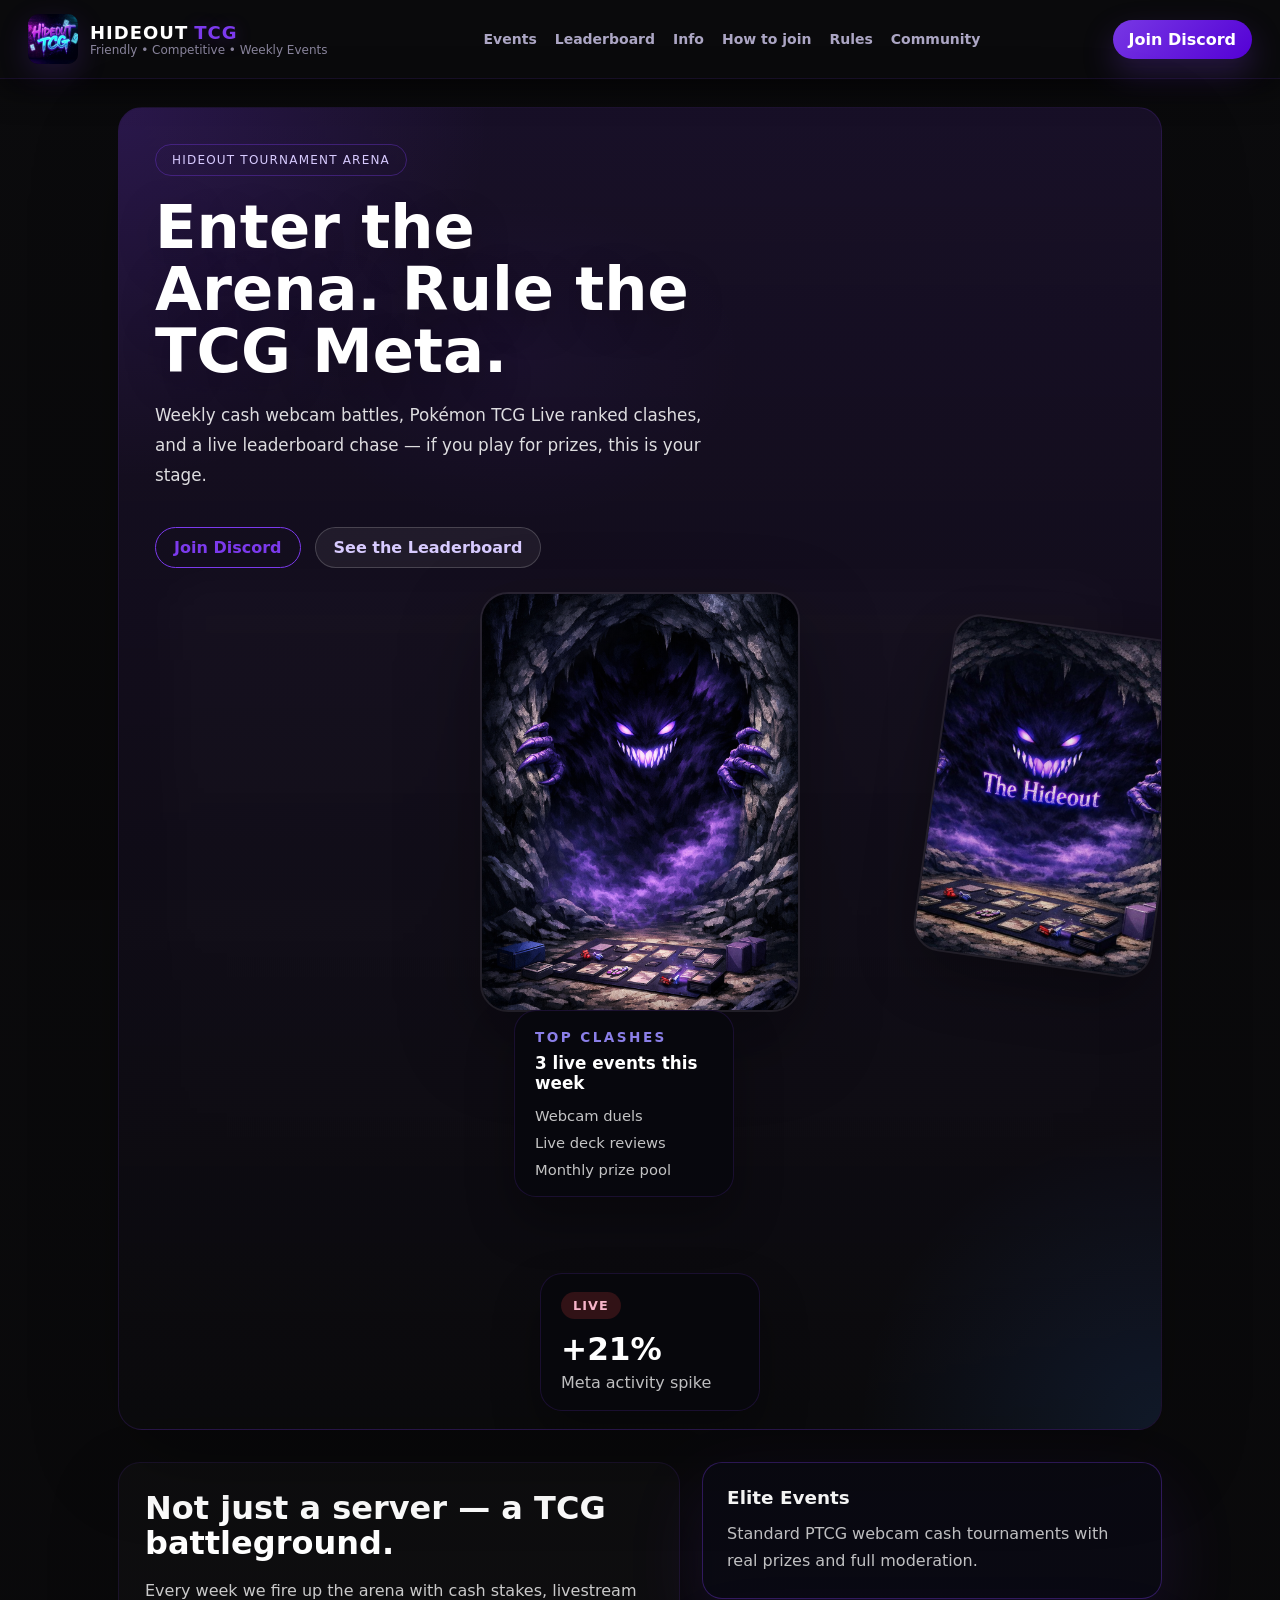
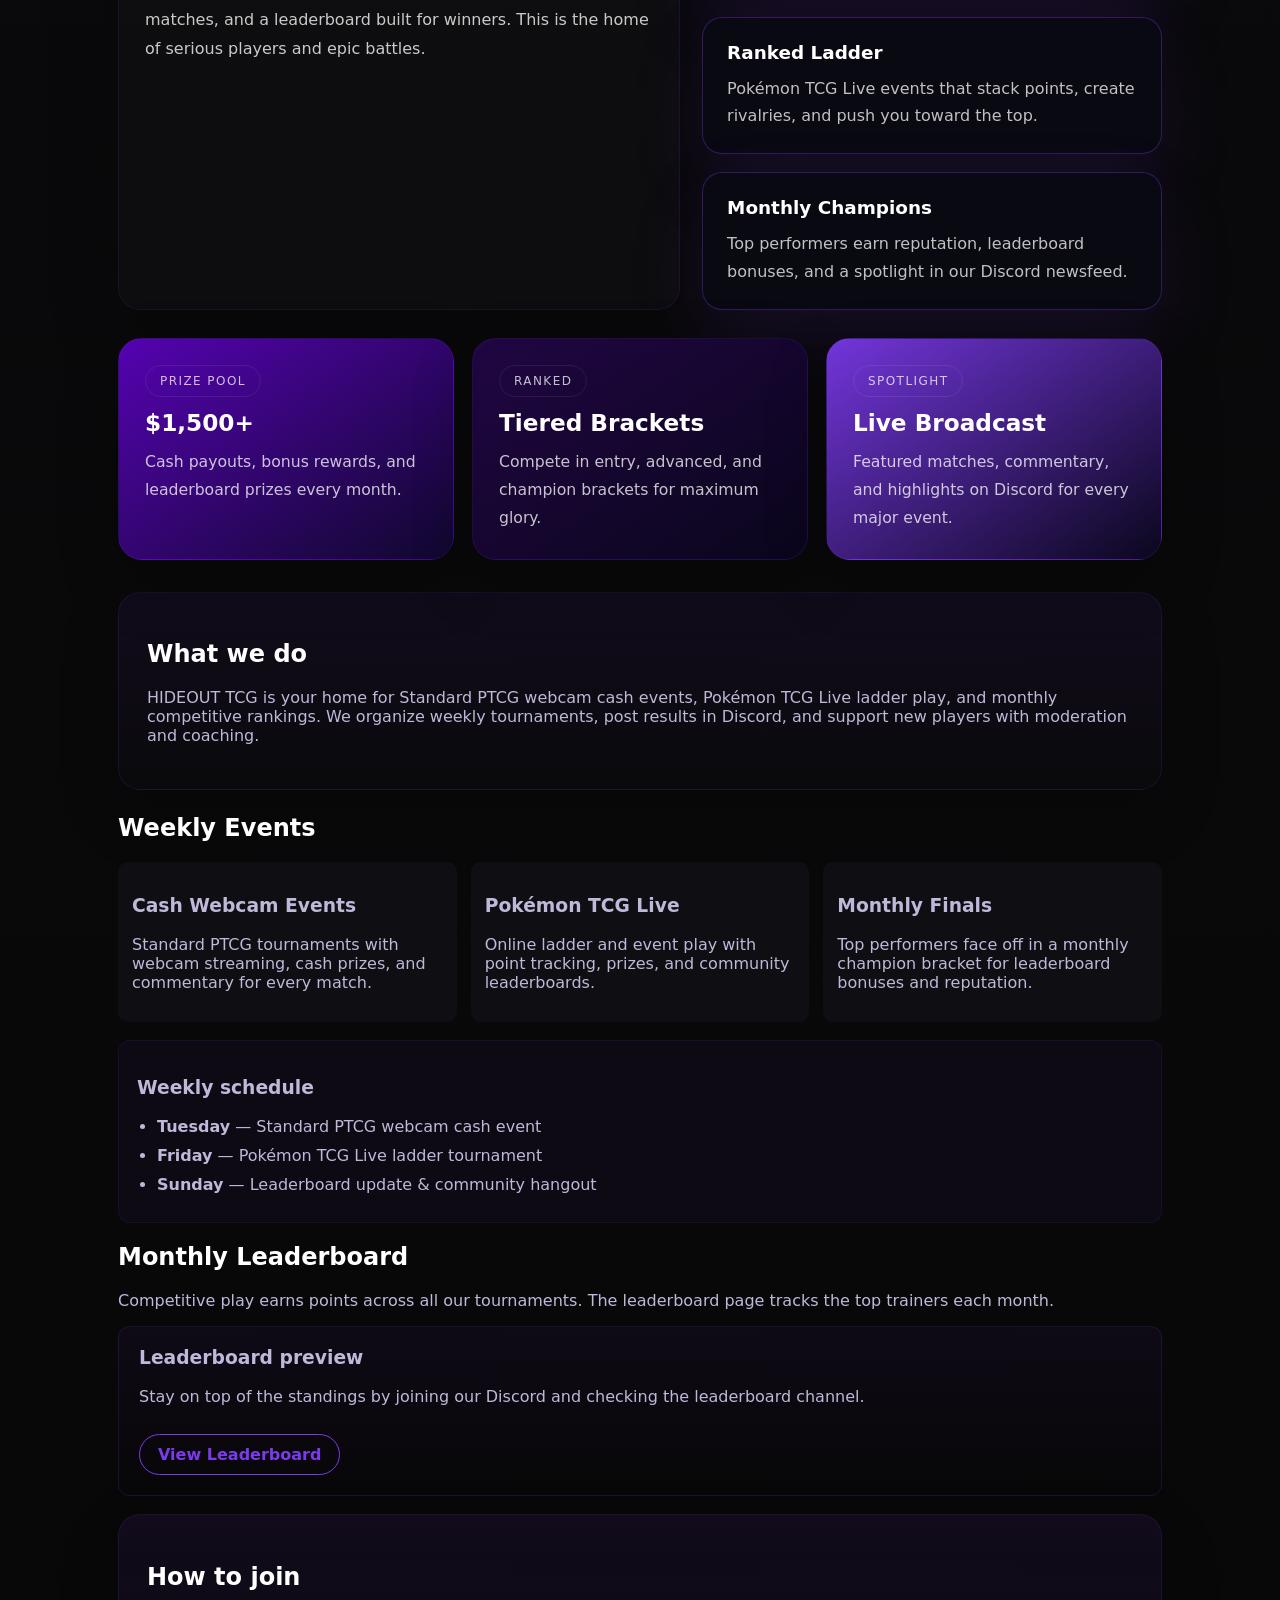
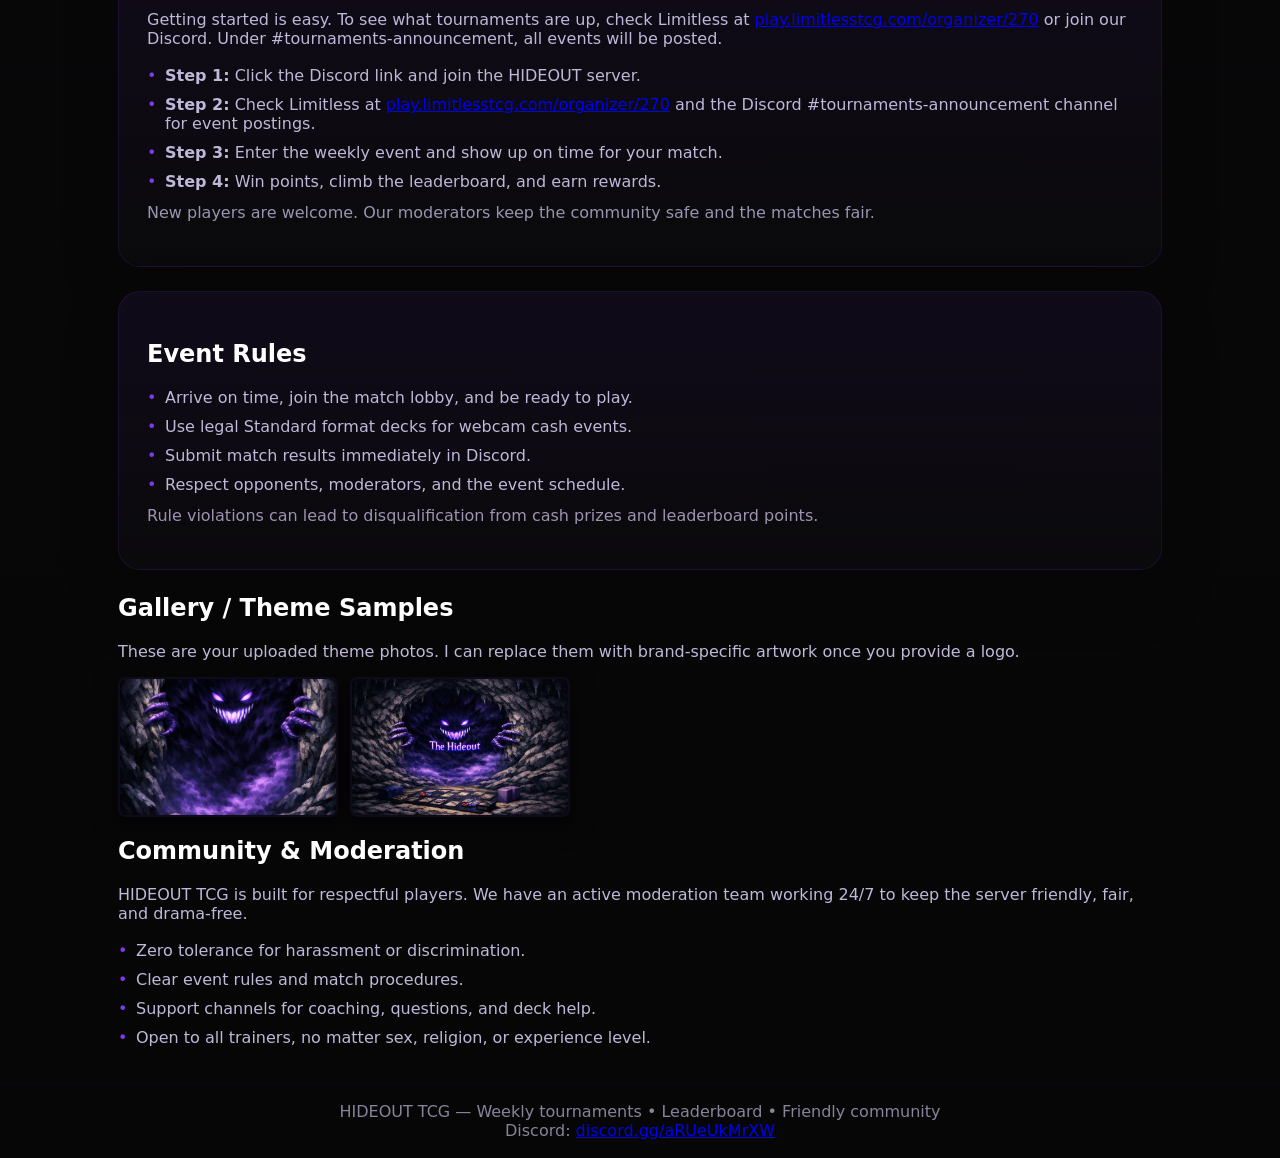
==== commit 820106cb: "Update site SEO, Limitless link, and add sitemap/robots" ====
--- a/index.html
+++ b/index.html
@@ -4,8 +4,17 @@
   <meta charset="utf-8" />
   <meta name="viewport" content="width=device-width,initial-scale=1" />
   <title>HIDEOUT TCG</title>
+  <meta name="description" content="HIDEOUT TCG — tournaments, weekly cash webcam events, leaderboard, and community." />
+  <meta name="keywords" content="Hideout TCG, Pokémon TCG, PTCG tournaments, Limitless TCG, webcam cash tournaments, leaderboard, Discord events" />
+  <meta name="robots" content="index, follow" />
+  <meta property="og:title" content="HIDEOUT TCG — Weekly tournaments, leaderboard, community" />
+  <meta property="og:description" content="Join HIDEOUT TCG for Standard PTCG webcam cash tournaments, live leaderboard races, and weekly events. Check Limitless and Discord for announcements." />
+  <meta property="og:type" content="website" />
+  <meta property="og:url" content="https://vickerschris28164-debug.github.io/Hideout-TCG-WEBSITE/" />
+  <meta property="og:image" content="assets/images/logo.jpg" />
+  <meta name="twitter:card" content="summary_large_image" />
+  <link rel="canonical" href="https://vickerschris28164-debug.github.io/Hideout-TCG-WEBSITE/" />
   <link rel="stylesheet" href="styles.css" />
-  <meta name="description" content="HIDEOUT TCG — tournaments, weekly cash webcam events, leaderboard, and community." />
 </head>
 <body>
   <div class="animated-bg"></div>
@@ -142,10 +151,10 @@
 
     <section id="join" class="feature-card">
       <h2>How to join</h2>
-      <p>Getting started is easy. Join the Discord, read the event rules, and sign up for the next tournament.</p>
+      <p>Getting started is easy. To see what tournaments are up, check Limitless at <a href="https://play.limitlesstcg.com/organizer/270" target="_blank" rel="noopener noreferrer">play.limitlesstcg.com/organizer/270</a> or join our Discord. Under #tournaments-announcement, all events will be posted.</p>
       <ul class="feature-list">
         <li><strong>Step 1:</strong> Click the Discord link and join the HIDEOUT server.</li>
-        <li><strong>Step 2:</strong> Check the #events and #announcements channels for sign-up info.</li>
+        <li><strong>Step 2:</strong> Check Limitless at <a href="https://play.limitlesstcg.com/organizer/270" target="_blank" rel="noopener noreferrer">play.limitlesstcg.com/organizer/270</a> and the Discord #tournaments-announcement channel for event postings.</li>
         <li><strong>Step 3:</strong> Enter the weekly event and show up on time for your match.</li>
         <li><strong>Step 4:</strong> Win points, climb the leaderboard, and earn rewards.</li>
       </ul>
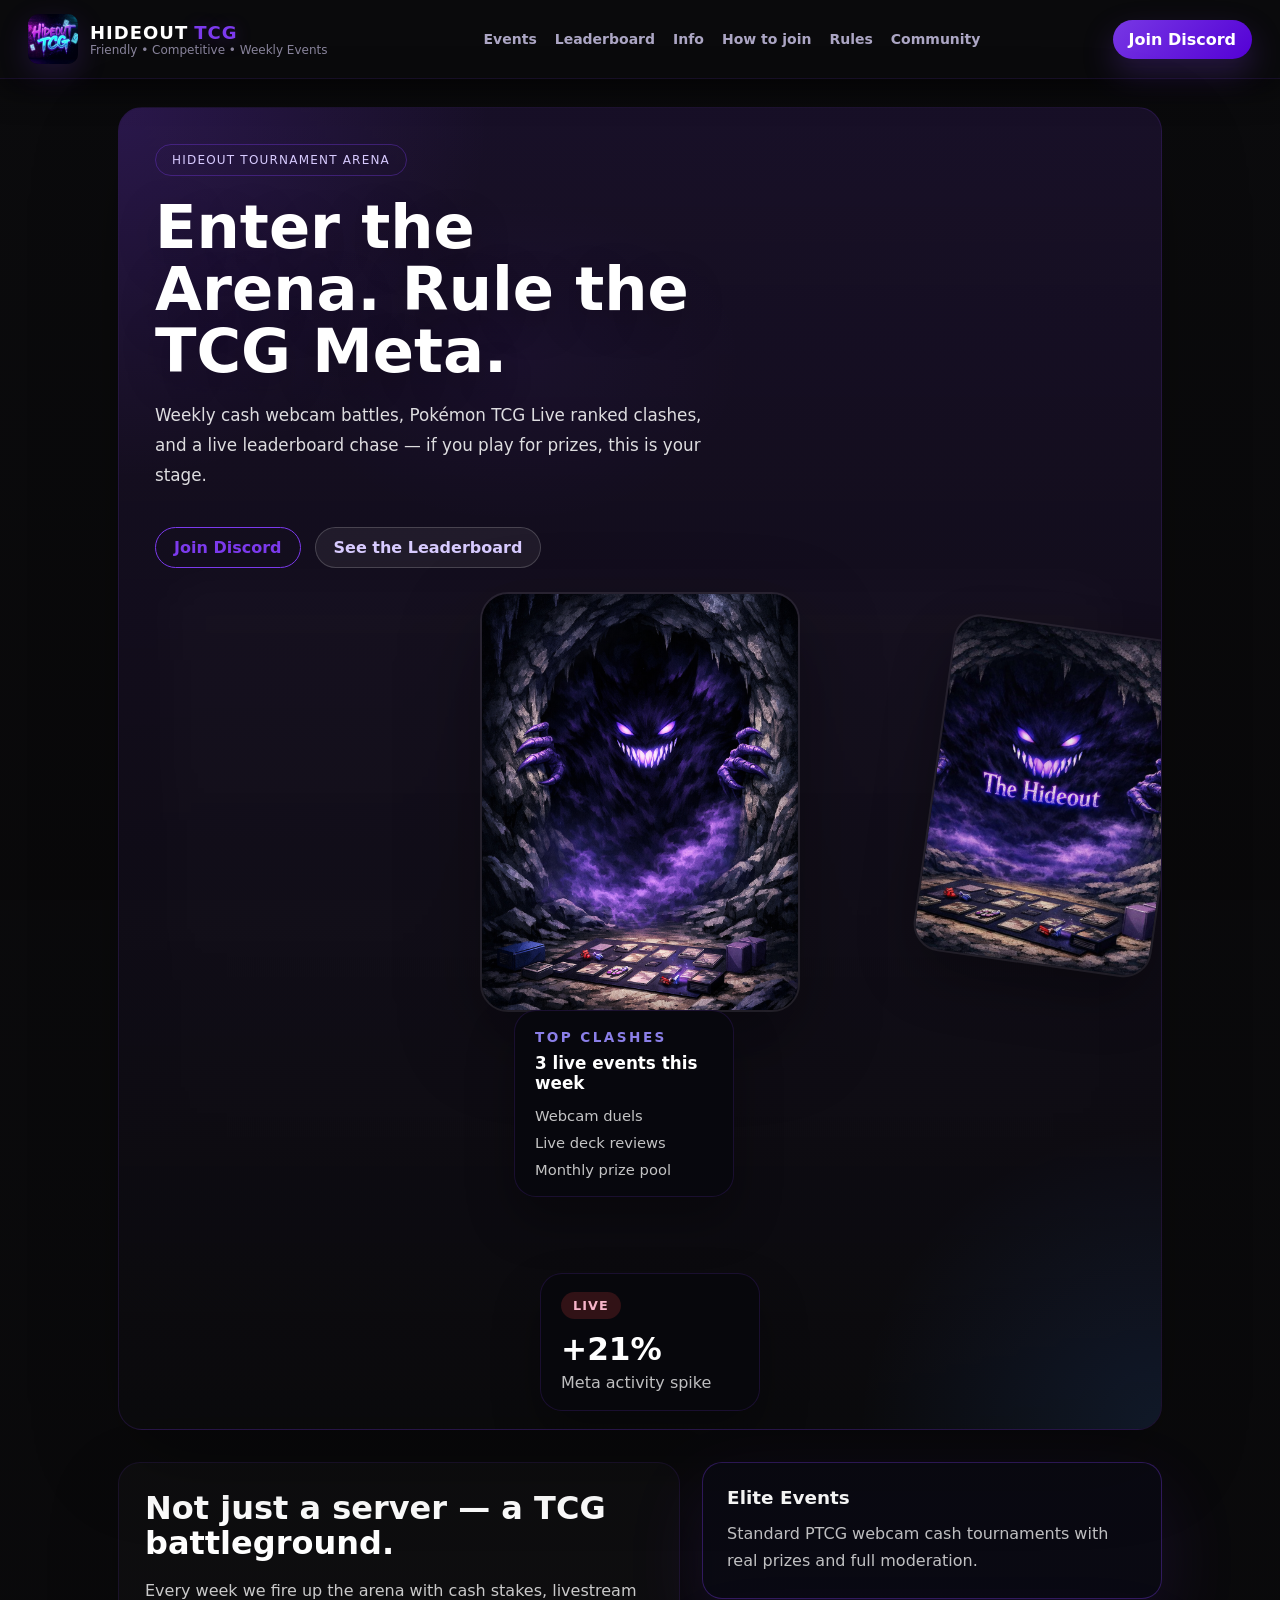
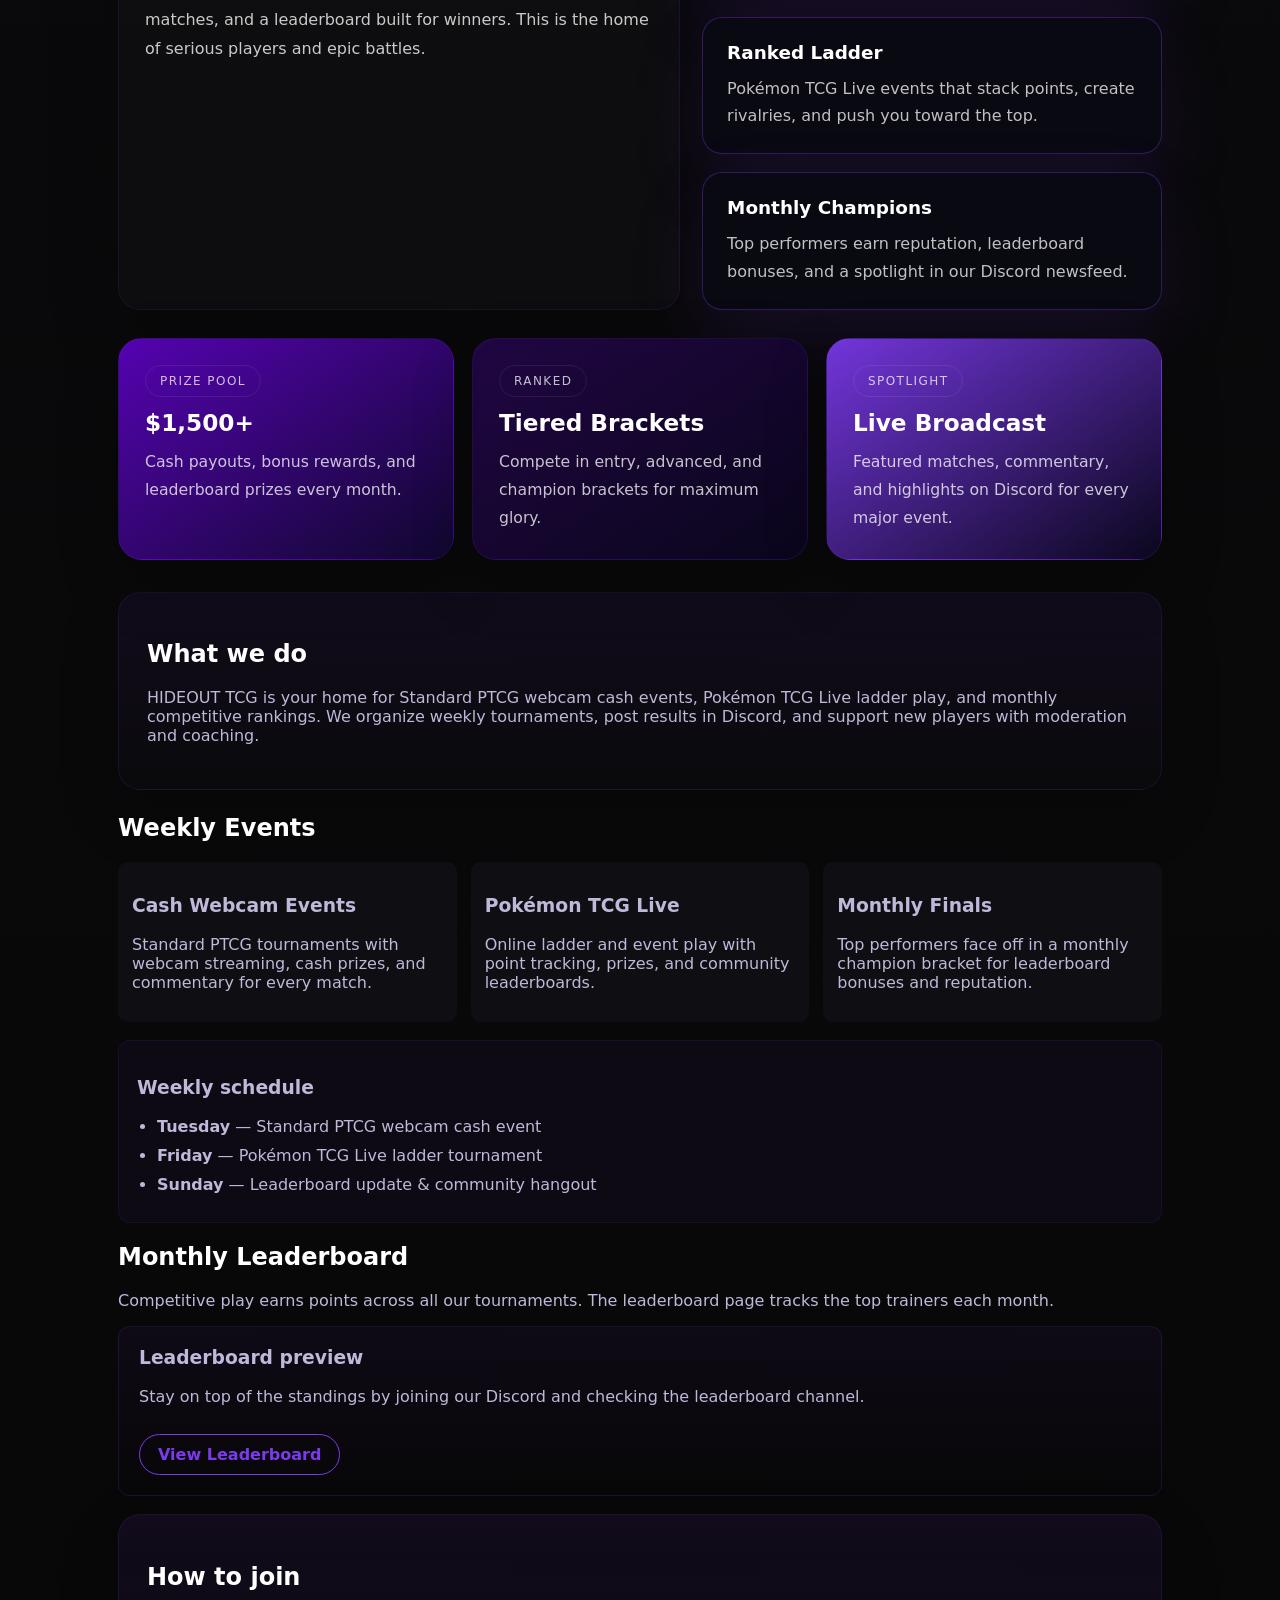
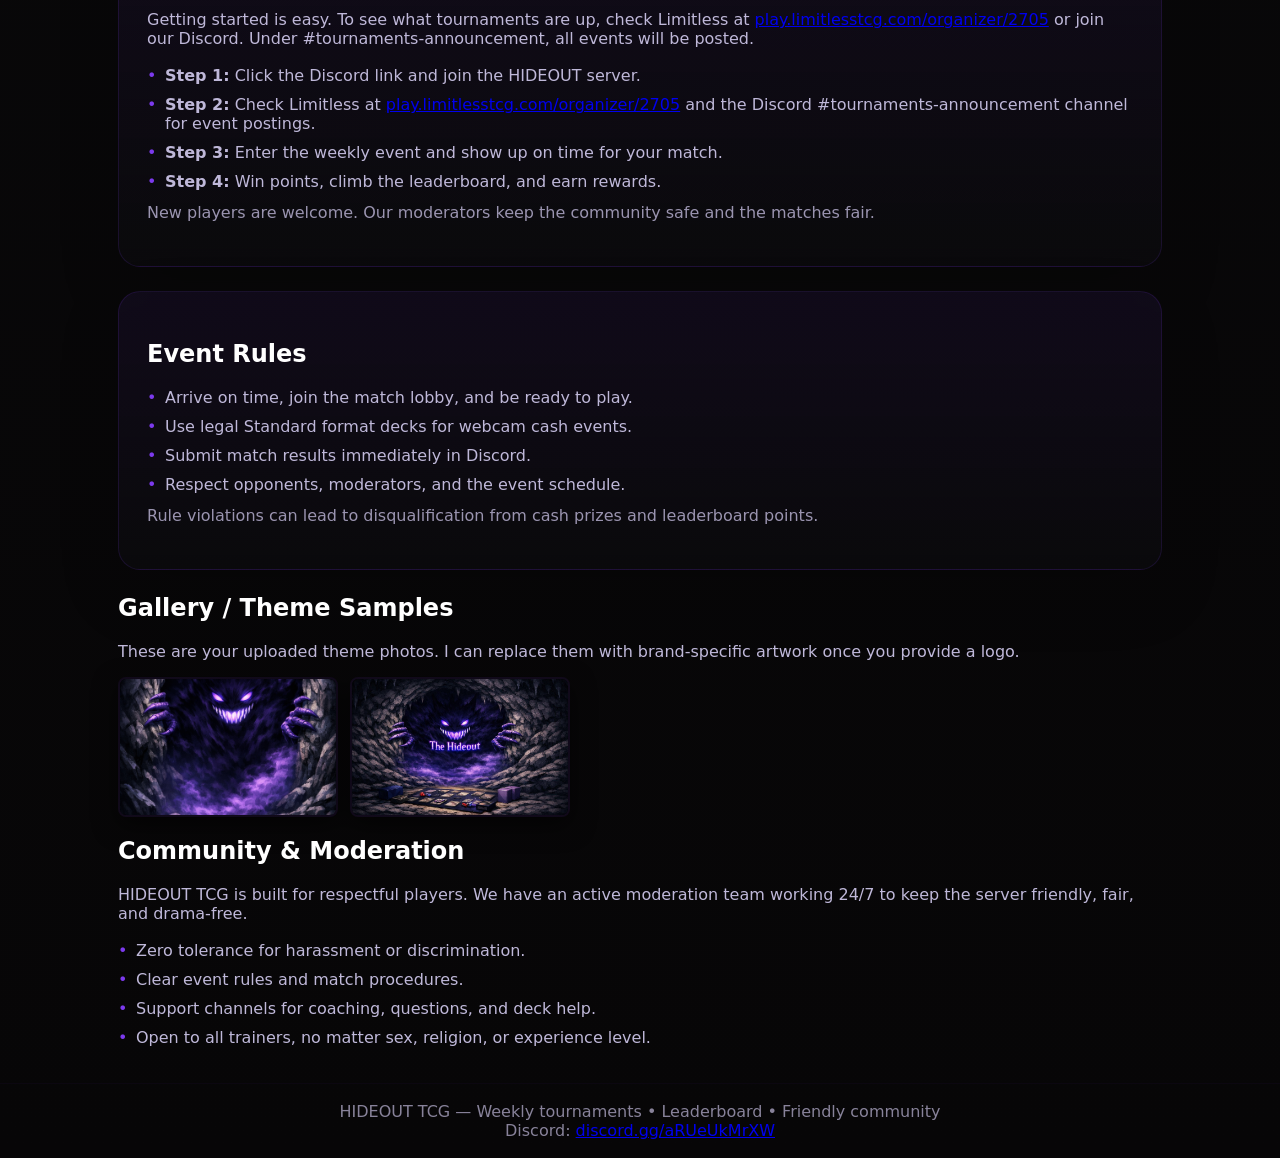
==== commit 4d205dc0: "fix: correct Limitless TCG organizer ID to 2705 in index.html" ====
--- a/index.html
+++ b/index.html
@@ -151,10 +151,10 @@
 
     <section id="join" class="feature-card">
       <h2>How to join</h2>
-      <p>Getting started is easy. To see what tournaments are up, check Limitless at <a href="https://play.limitlesstcg.com/organizer/270" target="_blank" rel="noopener noreferrer">play.limitlesstcg.com/organizer/270</a> or join our Discord. Under #tournaments-announcement, all events will be posted.</p>
+      <p>Getting started is easy. To see what tournaments are up, check Limitless at <a href="https://play.limitlesstcg.com/organizer/2705" target="_blank" rel="noopener noreferrer">play.limitlesstcg.com/organizer/2705</a> or join our Discord. Under #tournaments-announcement, all events will be posted.</p>
       <ul class="feature-list">
         <li><strong>Step 1:</strong> Click the Discord link and join the HIDEOUT server.</li>
-        <li><strong>Step 2:</strong> Check Limitless at <a href="https://play.limitlesstcg.com/organizer/270" target="_blank" rel="noopener noreferrer">play.limitlesstcg.com/organizer/270</a> and the Discord #tournaments-announcement channel for event postings.</li>
+        <li><strong>Step 2:</strong> Check Limitless at <a href="https://play.limitlesstcg.com/organizer/2705" target="_blank" rel="noopener noreferrer">play.limitlesstcg.com/organizer/2705</a> and the Discord #tournaments-announcement channel for event postings.</li>
         <li><strong>Step 3:</strong> Enter the weekly event and show up on time for your match.</li>
         <li><strong>Step 4:</strong> Win points, climb the leaderboard, and earn rewards.</li>
       </ul>
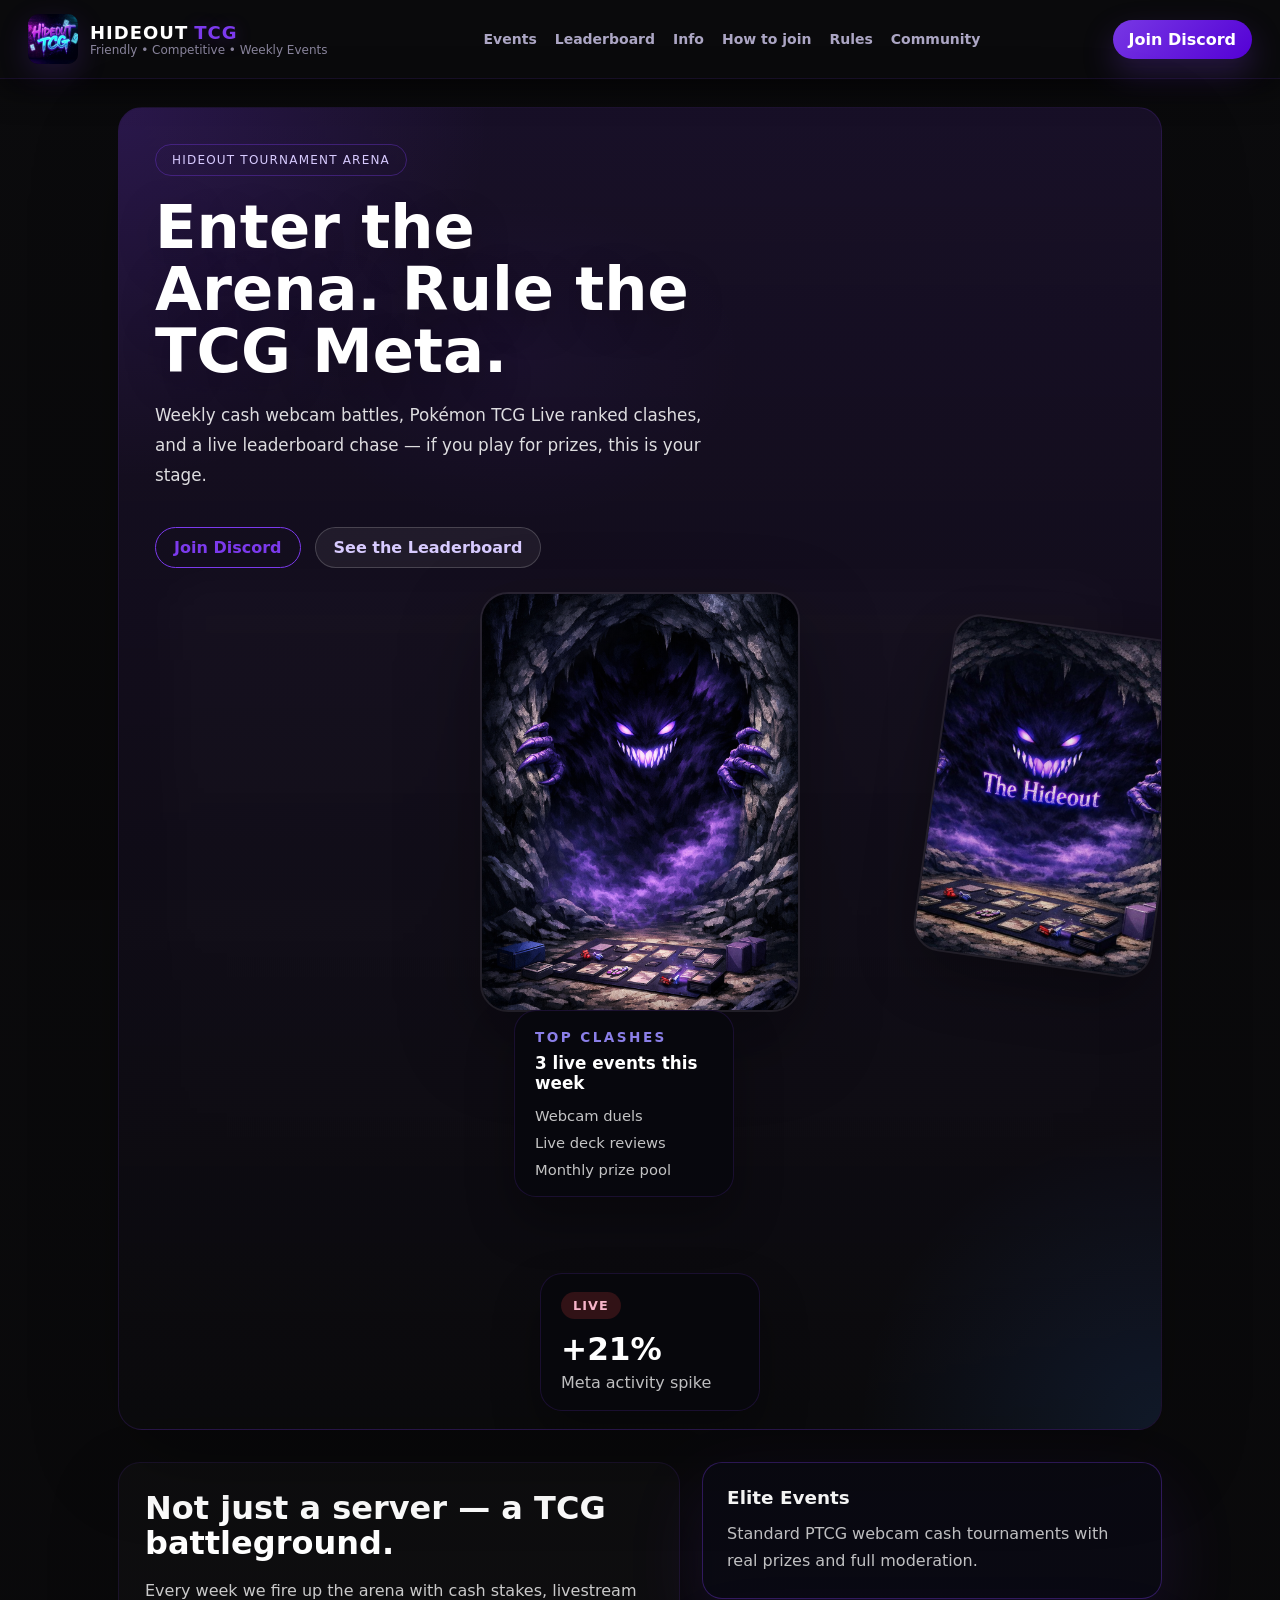
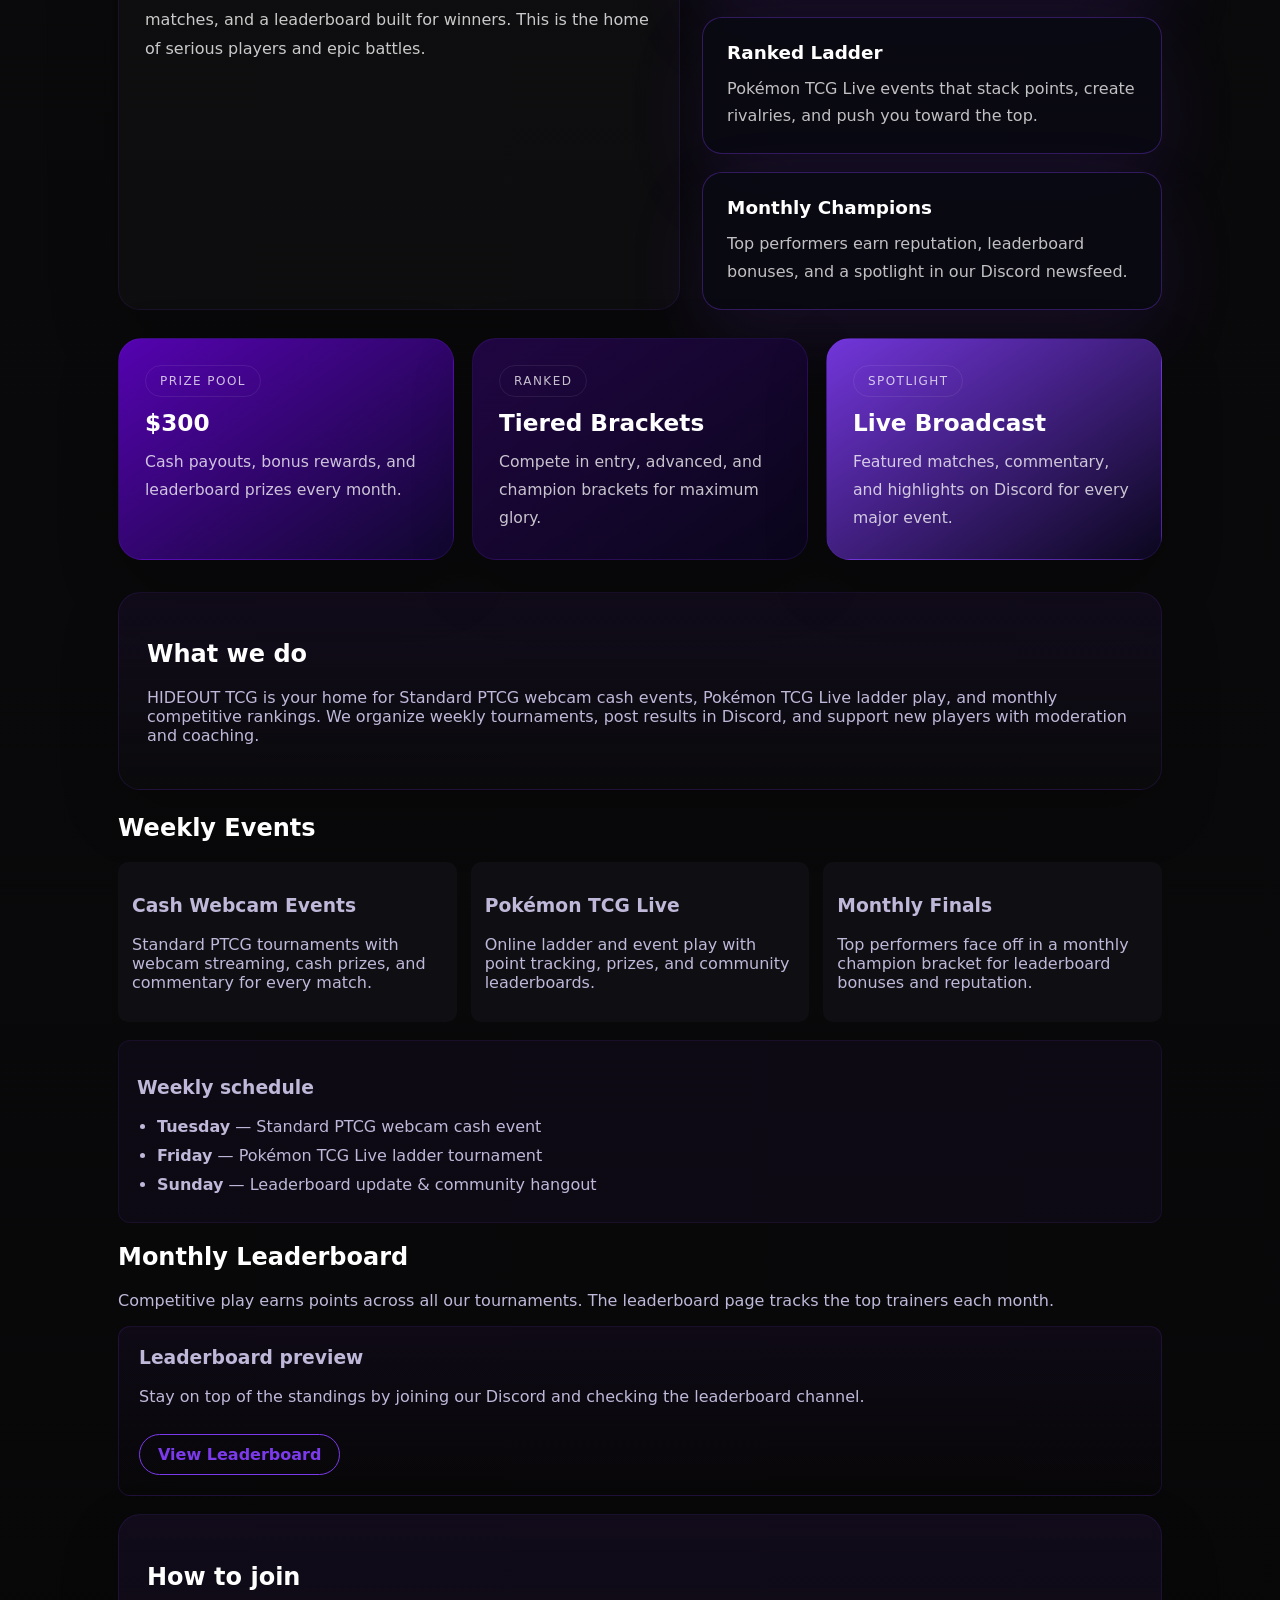
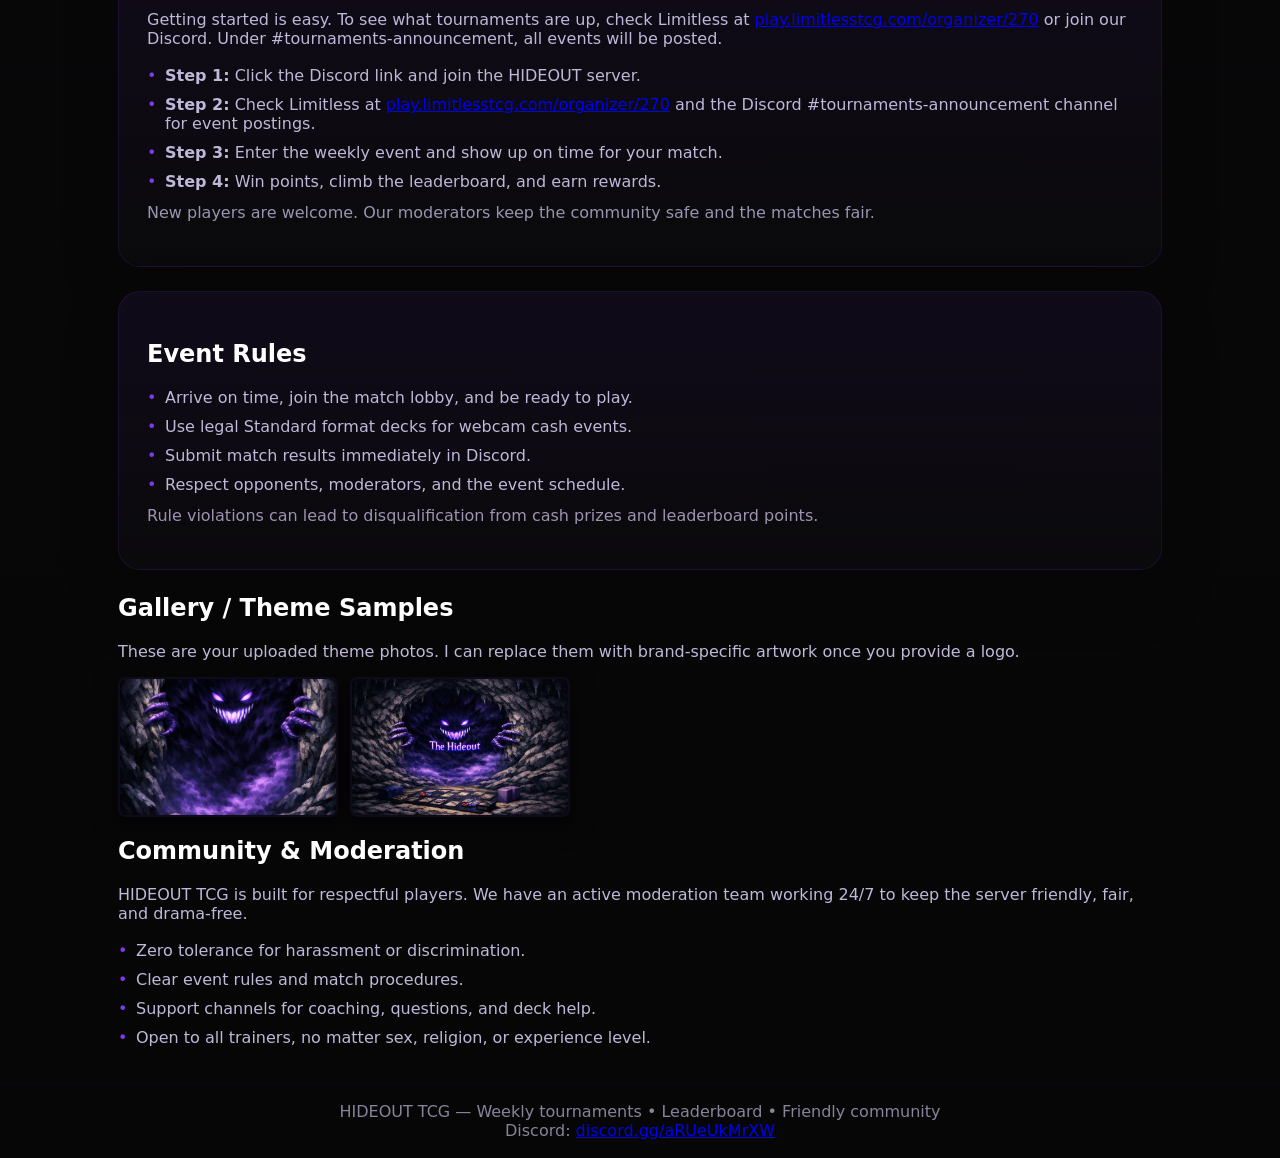
==== commit 3938ba16: "fix: correct prize pool amount from $1,500+ to $300 in index.html" ====
--- a/index.html
+++ b/index.html
@@ -93,7 +93,7 @@
     <section class="battle-grid">
       <div class="battle-card battle-card--prize">
         <span class="battle-label">PRIZE POOL</span>
-        <h3>$1,500+</h3>
+        <h3>$300</h3>
         <p>Cash payouts, bonus rewards, and leaderboard prizes every month.</p>
       </div>
       <div class="battle-card battle-card--ranked">
@@ -151,10 +151,10 @@
 
     <section id="join" class="feature-card">
       <h2>How to join</h2>
-      <p>Getting started is easy. To see what tournaments are up, check Limitless at <a href="https://play.limitlesstcg.com/organizer/2705" target="_blank" rel="noopener noreferrer">play.limitlesstcg.com/organizer/2705</a> or join our Discord. Under #tournaments-announcement, all events will be posted.</p>
+      <p>Getting started is easy. To see what tournaments are up, check Limitless at <a href="https://play.limitlesstcg.com/organizer/270" target="_blank" rel="noopener noreferrer">play.limitlesstcg.com/organizer/270</a> or join our Discord. Under #tournaments-announcement, all events will be posted.</p>
       <ul class="feature-list">
         <li><strong>Step 1:</strong> Click the Discord link and join the HIDEOUT server.</li>
-        <li><strong>Step 2:</strong> Check Limitless at <a href="https://play.limitlesstcg.com/organizer/2705" target="_blank" rel="noopener noreferrer">play.limitlesstcg.com/organizer/2705</a> and the Discord #tournaments-announcement channel for event postings.</li>
+        <li><strong>Step 2:</strong> Check Limitless at <a href="https://play.limitlesstcg.com/organizer/270" target="_blank" rel="noopener noreferrer">play.limitlesstcg.com/organizer/270</a> and the Discord #tournaments-announcement channel for event postings.</li>
         <li><strong>Step 3:</strong> Enter the weekly event and show up on time for your match.</li>
         <li><strong>Step 4:</strong> Win points, climb the leaderboard, and earn rewards.</li>
       </ul>
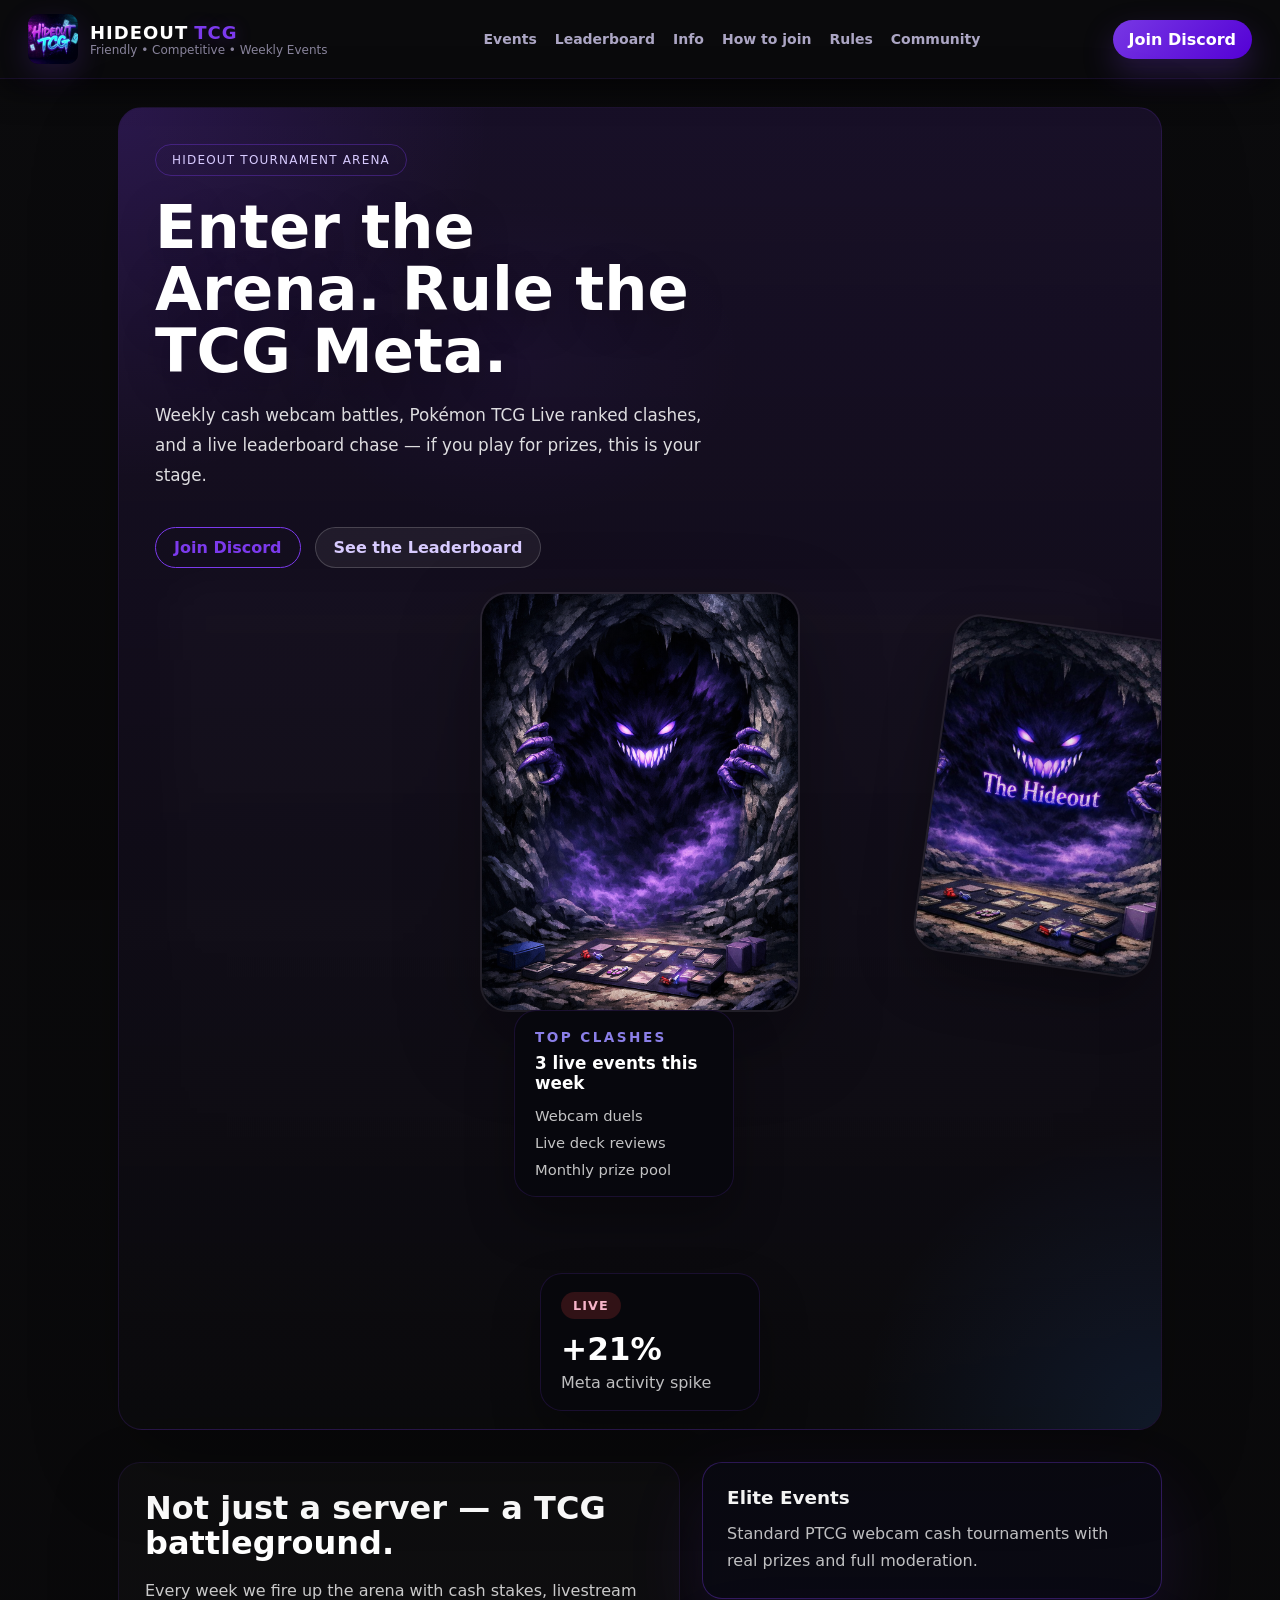
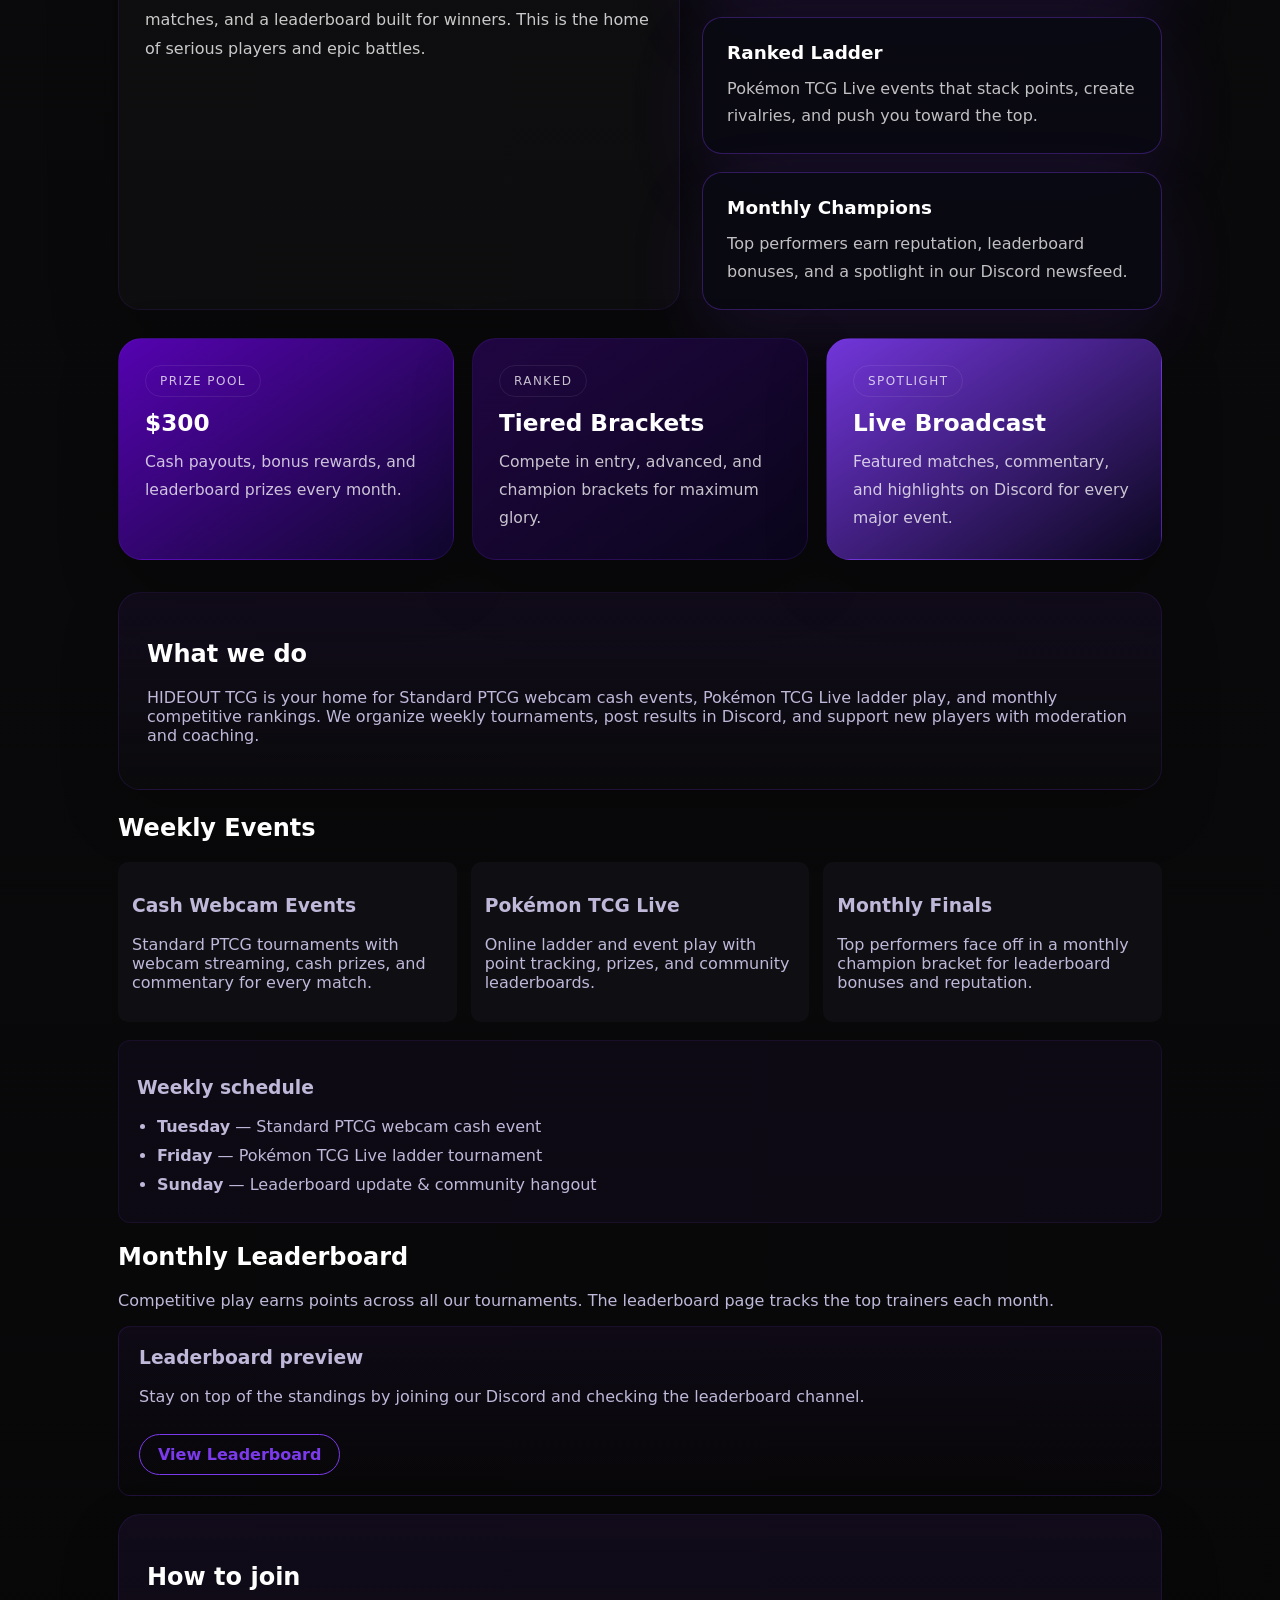
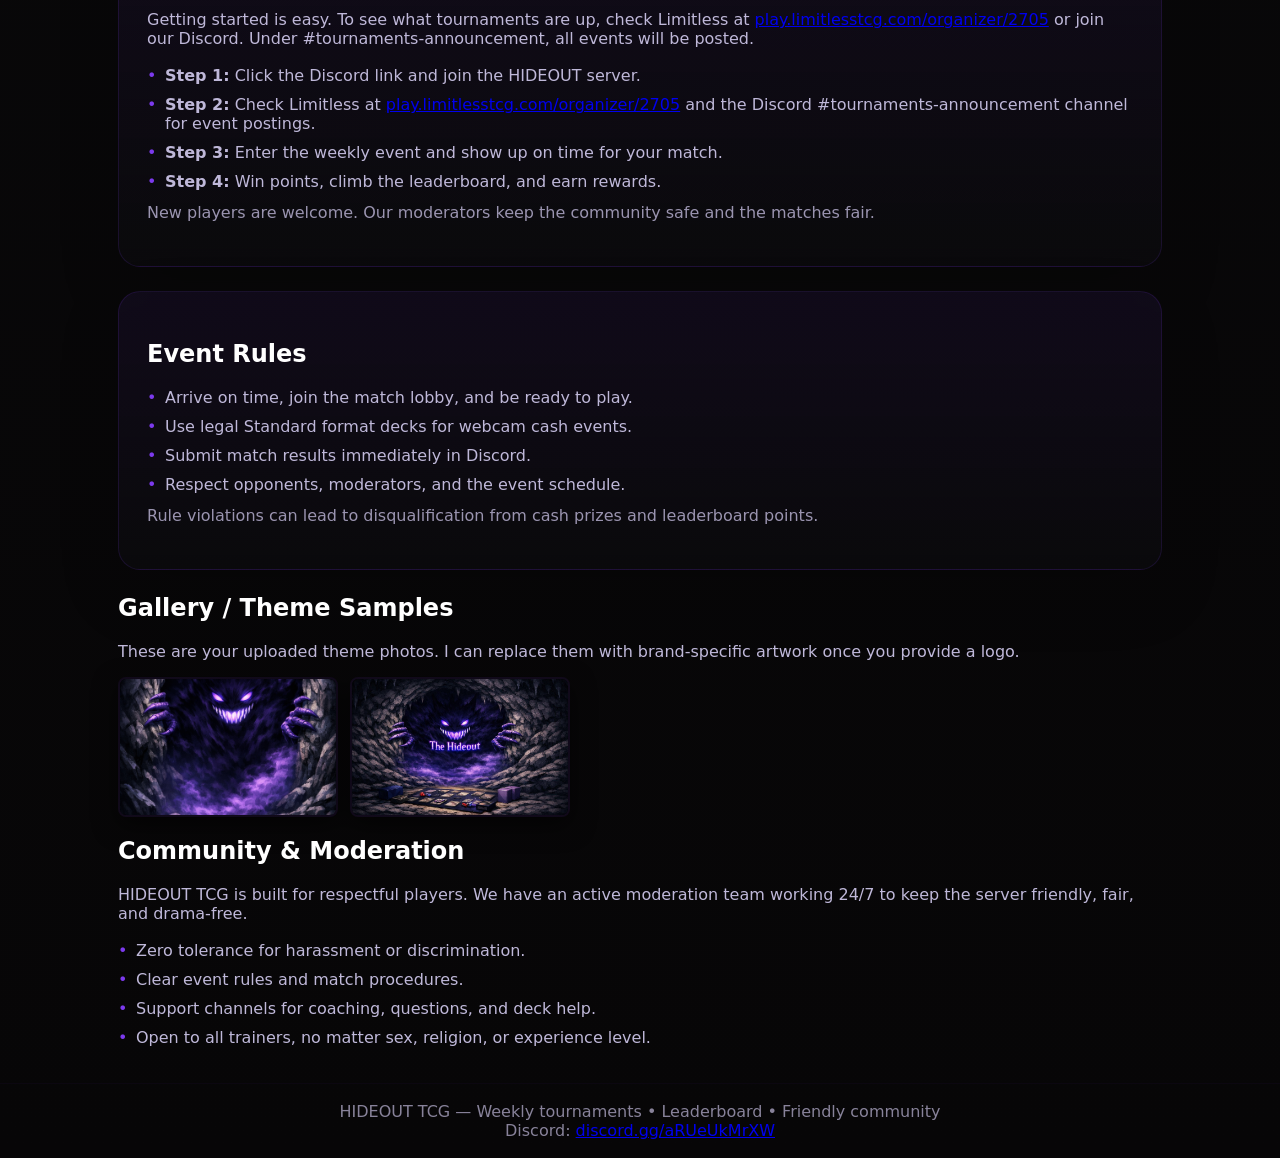
==== commit 68be96bf: "fix: correct Limitless organizer ID from 270 to 2705 in index.html" ====
--- a/index.html
+++ b/index.html
@@ -151,10 +151,10 @@
 
     <section id="join" class="feature-card">
       <h2>How to join</h2>
-      <p>Getting started is easy. To see what tournaments are up, check Limitless at <a href="https://play.limitlesstcg.com/organizer/270" target="_blank" rel="noopener noreferrer">play.limitlesstcg.com/organizer/270</a> or join our Discord. Under #tournaments-announcement, all events will be posted.</p>
+      <p>Getting started is easy. To see what tournaments are up, check Limitless at <a href="https://play.limitlesstcg.com/organizer/2705" target="_blank" rel="noopener noreferrer">play.limitlesstcg.com/organizer/2705</a> or join our Discord. Under #tournaments-announcement, all events will be posted.</p>
       <ul class="feature-list">
         <li><strong>Step 1:</strong> Click the Discord link and join the HIDEOUT server.</li>
-        <li><strong>Step 2:</strong> Check Limitless at <a href="https://play.limitlesstcg.com/organizer/270" target="_blank" rel="noopener noreferrer">play.limitlesstcg.com/organizer/270</a> and the Discord #tournaments-announcement channel for event postings.</li>
+        <li><strong>Step 2:</strong> Check Limitless at <a href="https://play.limitlesstcg.com/organizer/2705" target="_blank" rel="noopener noreferrer">play.limitlesstcg.com/organizer/2705</a> and the Discord #tournaments-announcement channel for event postings.</li>
         <li><strong>Step 3:</strong> Enter the weekly event and show up on time for your match.</li>
         <li><strong>Step 4:</strong> Win points, climb the leaderboard, and earn rewards.</li>
       </ul>
